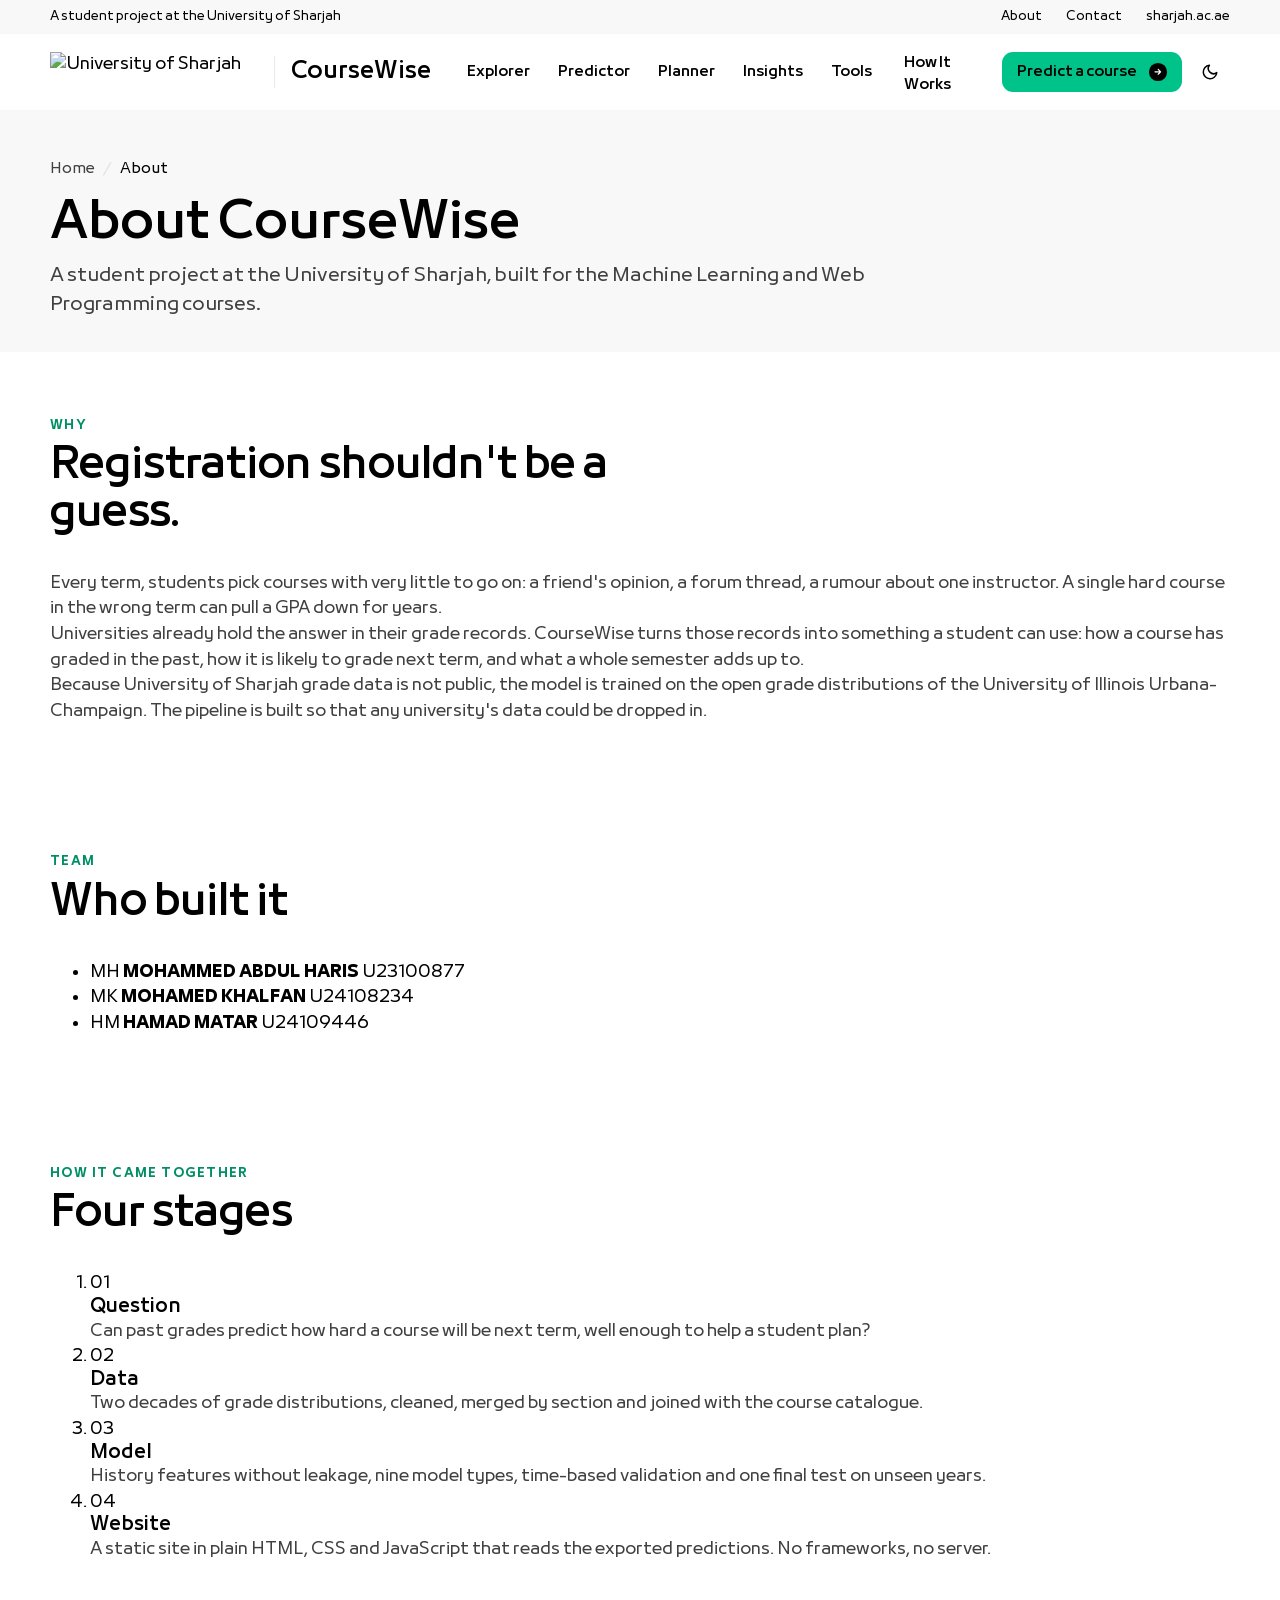
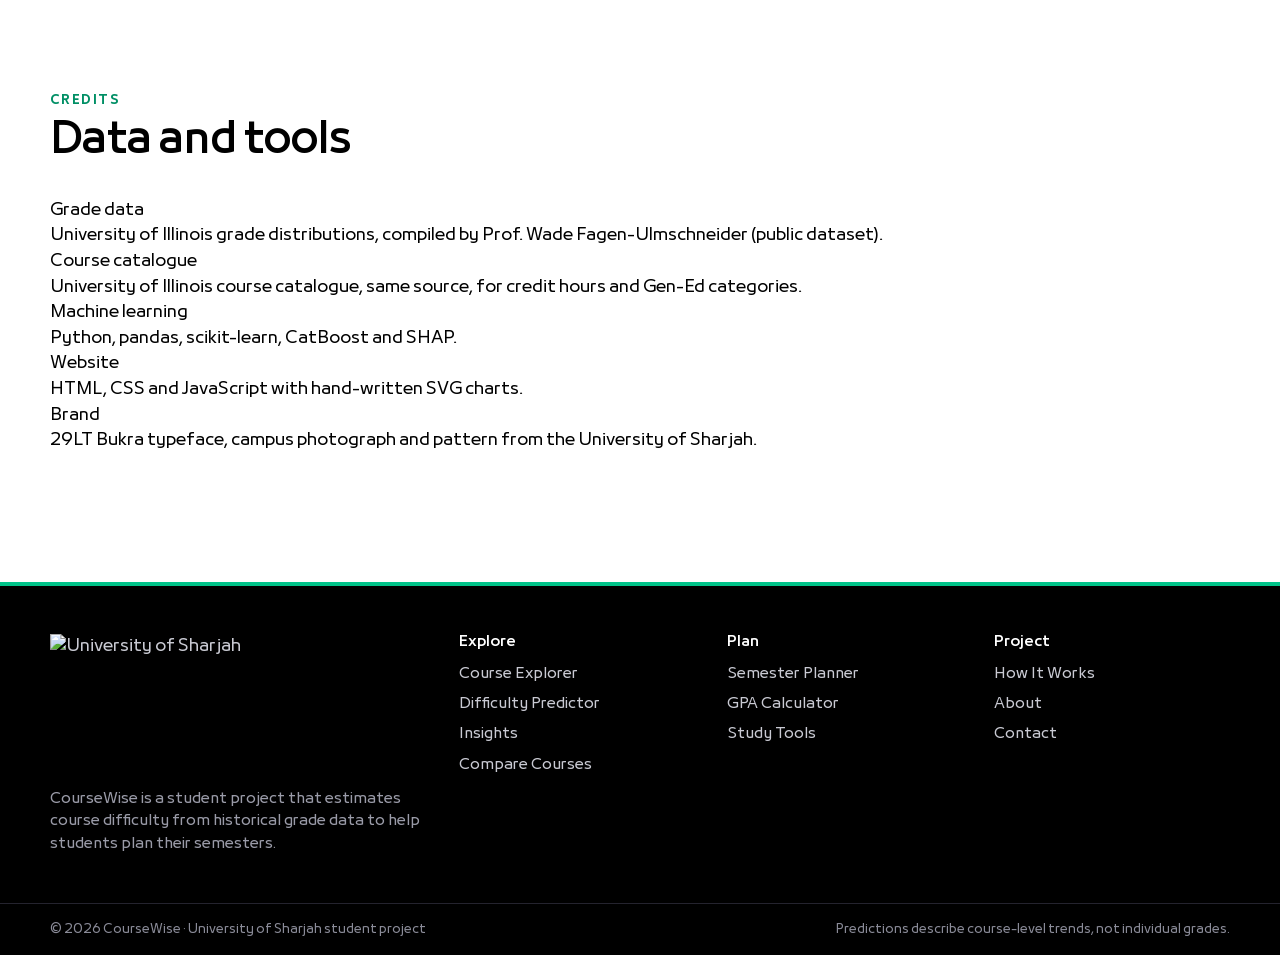
==== frontend/pages/about.html @ 2981362d "HTML files" ====
<!DOCTYPE html>
<html lang="en">
<head>
  <meta charset="UTF-8">
  <meta name="viewport" content="width=device-width, initial-scale=1.0">
  <title>About · CourseWise</title>
  <meta name="description" content="The story, team and data behind CourseWise.">
  <script src="../js/theme-init.js"></script>
  <link rel="stylesheet" href="../css/base.css">
  <link rel="stylesheet" href="../css/components.css">
  <link rel="stylesheet" href="../css/pages.css">
  <script type="module" src="../js/main.js"></script>
</head>
<body>
  <a class="skip-link" href="#main">Skip to content</a>
  <header id="site-header"></header>

  <main id="main">
    <section class="page-head">
      <div class="container">
        <nav class="breadcrumbs" aria-label="Breadcrumb"><ol><li><a href="../index.html">Home</a></li><li aria-current="page">About</li></ol></nav>
        <h1>About CourseWise</h1>
        <p class="lead">A student project at the University of Sharjah, built for the Machine Learning and Web Programming courses.</p>
      </div>
    </section>

    <section class="section">
      <div class="container about-story">
        <div class="section-head">
          <span class="eyebrow">Why</span>
          <h2>Registration shouldn't be a guess.</h2>
        </div>
        <div class="prose">
          <p>Every term, students pick courses with very little to go on: a friend's opinion, a forum thread, a rumour about one instructor. A single hard course in the wrong term can pull a GPA down for years.</p>
          <p>Universities already hold the answer in their grade records. CourseWise turns those records into something a student can use: how a course has graded in the past, how it is likely to grade next term, and what a whole semester adds up to.</p>
          <p>Because University of Sharjah grade data is not public, the model is trained on the open grade distributions of the University of Illinois Urbana-Champaign. The pipeline is built so that any university's data could be dropped in.</p>
        </div>
      </div>
    </section>

    <section class="section">
      <div class="container">
        <div class="section-head">
          <span class="eyebrow">Team</span>
          <h2>Who built it</h2>
        </div>
        <ul class="team" role="list">
          <!-- Edit names and roles here. -->
          <li class="member">
            <span class="avatar" aria-hidden="true">MH</span>
            <strong>MOHAMMED ABDUL HARIS</strong>
            <span class="subtle">U23100877</span>
          </li>
          <li class="member">
            <span class="avatar" aria-hidden="true">MK</span>
            <strong>MOHAMED KHALFAN</strong>
            <span class="subtle">U24108234</span>
          </li>
          <li class="member">
            <span class="avatar" aria-hidden="true">HM</span>
            <strong>HAMAD MATAR</strong>
            <span class="subtle">U24109446</span>
          </li>
        </ul>
      </div>
    </section>

    <section class="section">
      <div class="container about-split">
        <div class="section-head">
          <span class="eyebrow">How it came together</span>
          <h2>Four stages</h2>
        </div>
        <ol class="vtimeline" role="list">
          <li><span class="vt-step">01</span><div><h3>Question</h3><p>Can past grades predict how hard a course will be next term, well enough to help a student plan?</p></div></li>
          <li><span class="vt-step">02</span><div><h3>Data</h3><p>Two decades of grade distributions, cleaned, merged by section and joined with the course catalogue.</p></div></li>
          <li><span class="vt-step">03</span><div><h3>Model</h3><p>History features without leakage, nine model types, time-based validation and one final test on unseen years.</p></div></li>
          <li><span class="vt-step">04</span><div><h3>Website</h3><p>A static site in plain HTML, CSS and JavaScript that reads the exported predictions. No frameworks, no server.</p></div></li>
        </ol>
      </div>
    </section>

    <section class="section">
      <div class="container about-split">
        <div class="section-head">
          <span class="eyebrow">Credits</span>
          <h2>Data and tools</h2>
        </div>
        <dl class="credits">
          <div><dt>Grade data</dt><dd>University of Illinois grade distributions, compiled by Prof. Wade Fagen-Ulmschneider (public dataset).</dd></div>
          <div><dt>Course catalogue</dt><dd>University of Illinois course catalogue, same source, for credit hours and Gen-Ed categories.</dd></div>
          <div><dt>Machine learning</dt><dd>Python, pandas, scikit-learn, CatBoost and SHAP.</dd></div>
          <div><dt>Website</dt><dd>HTML, CSS and JavaScript with hand-written SVG charts.</dd></div>
          <div><dt>Brand</dt><dd>29LT Bukra typeface, campus photograph and pattern from the University of Sharjah.</dd></div>
        </dl>
      </div>
    </section>
  </main>

  <footer id="site-footer"></footer>
</body>
</html>
---- frontend/css/base.css ----
/* ==========================================================================
   CourseWise — base: fonts, tokens, reset, typography, layout
   ========================================================================== */

@font-face { font-family: "Bukra"; src: url("../assets/fonts/29LT%20Bukra%20Lt.ttf") format("truetype"); font-weight: 300; font-display: swap; }
@font-face { font-family: "Bukra"; src: url("../assets/fonts/29LT%20Bukra%20Rg.ttf") format("truetype"); font-weight: 400; font-display: swap; }
@font-face { font-family: "Bukra"; src: url("../assets/fonts/29LT%20Bukra%20Md.ttf") format("truetype"); font-weight: 500; font-display: swap; }
@font-face { font-family: "Bukra"; src: url("../assets/fonts/29LT%20Bukra%20SmBd.ttf") format("truetype"); font-weight: 600; font-display: swap; }
@font-face { font-family: "Bukra"; src: url("../assets/fonts/29LT%20Bukra.ttf") format("truetype"); font-weight: 700; font-display: swap; }

:root {
  /* Brand — primary */
  --brand: #00C389;          /* Pantone 3395 C: fills, accents, graphics */
  --brand-strong: #008F65;   /* AA-contrast variant: buttons, links, text */
  --brand-soft: #DDF3ED;     /* UoS light green */

  /* Brand — secondary (charts, sparse accents) */
  --orange: #FF6A39;
  --red: #E6364C;
  --navy: #403A60;
  --blue: #0857C3;
  --purple: #963CBD;
  --yellow: #FFBF3F;

  /* Semantic */
  --easy: var(--brand-strong);
  --easy-bg: #E6F9F2;
  --medium: #9A6B00;
  --medium-bg: #FFF4DB;
  --hard: #C4223A;
  --hard-bg: #FDE8EB;

  /* Surfaces & text */
  --bg: #FFFFFF;
  --surface: #FFFFFF;
  --surface-2: #F8F8F8;      /* UoS bgcol */
  --border: rgba(143, 143, 143, 0.2);
  --text: #000000;
  --text-muted: #404040;
  --on-brand: #FFFFFF;

  /* Type */
  --font: "Bukra", system-ui, -apple-system, "Segoe UI", Roboto, sans-serif;
  --fs-xs: 0.75rem;
  --fs-sm: 0.875rem;
  --fs-base: 1rem;
  --fs-lg: 1.125rem;
  --fs-xl: 1.375rem;
  --fs-2xl: 1.75rem;
  --fs-3xl: clamp(2.25rem, 1.5rem + 3vw, 4rem);

  /* Spacing (8px scale) */
  --s1: 0.25rem; --s2: 0.5rem; --s3: 0.75rem; --s4: 1rem;
  --s5: 1.5rem; --s6: 2rem; --s7: 3rem; --s8: 4rem; --s9: 6rem;

  --radius-sm: 6px;
  --radius: 11px;            /* UoS anchors */
  --radius-lg: 20px;         /* UoS cards */
  --shadow-sm: 0 1px 2px rgba(11, 11, 15, 0.06);
  --shadow: 0 4px 16px rgba(11, 11, 15, 0.06), 0 1px 3px rgba(11, 11, 15, 0.05);
  --shadow-lg: 0 16px 40px rgba(11, 11, 15, 0.12);

  --container: 1440px;
  --gutter: 3.91%;           /* UoS container-s */
  --header-h: 76px;
  --ease: cubic-bezier(0.2, 0.7, 0.2, 1);

  color-scheme: light;
}

[data-theme="dark"] {
  --brand-strong: #2DD4A0;
  --brand-soft: rgba(0, 195, 137, 0.12);
  --easy: #2DD4A0;
  --easy-bg: rgba(0, 195, 137, 0.14);
  --medium: #FFC95C;
  --medium-bg: rgba(255, 191, 63, 0.14);
  --hard: #FF6B7E;
  --hard-bg: rgba(230, 54, 76, 0.16);

  --bg: #0E0D16;
  --surface: #17161F;
  --surface-2: #201E2B;
  --border: #2D2A3B;
  --text: #F2F2F5;
  --text-muted: #A3A3B2;
  --on-brand: #04130D;

  --shadow-sm: 0 1px 2px rgba(0, 0, 0, 0.4);
  --shadow: 0 4px 16px rgba(0, 0, 0, 0.35);
  --shadow-lg: 0 16px 40px rgba(0, 0, 0, 0.5);

  color-scheme: dark;
}

/* Reset ------------------------------------------------------------------ */
*, *::before, *::after { box-sizing: border-box; }
* { margin: 0; }
html { scroll-behavior: smooth; -webkit-text-size-adjust: 100%; }
body {
  font-family: var(--font);
  font-size: var(--fs-base);
  line-height: 1.6;
  color: var(--text);
  background: var(--bg);
  -webkit-font-smoothing: antialiased;
  min-height: 100vh;
  display: flex;
  flex-direction: column;
}
main { flex: 1; }
img, svg { display: block; max-width: 100%; }
button, input, select, textarea { font: inherit; color: inherit; }
button { cursor: pointer; }
a { color: var(--brand-strong); text-decoration: none; }
a:hover { text-decoration: underline; }
table { border-collapse: collapse; width: 100%; }

:focus-visible { outline: 2px solid var(--brand); outline-offset: 2px; border-radius: 4px; }

@media (prefers-reduced-motion: reduce) {
  *, *::before, *::after { animation-duration: 0.01ms !important; transition-duration: 0.01ms !important; }
  html { scroll-behavior: auto; }
}

/* Typography ------------------------------------------------------------- */
h1, h2, h3, h4 { line-height: 1.2; font-weight: 500; }
h1 { font-size: var(--fs-3xl); }
h2 { font-size: clamp(1.75rem, 1.3rem + 1.6vw, 2.5rem); }
h3 { font-size: var(--fs-lg); }
p { color: var(--text-muted); }
.eyebrow {
  font-size: var(--fs-xs);
  font-weight: 600;
  letter-spacing: 0.12em;
  text-transform: uppercase;
  color: var(--brand-strong);
}
.lead { font-size: var(--fs-lg); max-width: 60ch; }
.muted { color: var(--text-muted); }
.num { font-variant-numeric: tabular-nums; }

/* Layout ----------------------------------------------------------------- */
.container { width: 100%; max-width: var(--container); margin-inline: auto; padding-inline: max(var(--s4), var(--gutter)); }
.section { padding-block: var(--s8); }
.section-head { display: grid; gap: var(--s2); margin-bottom: var(--s6); max-width: 680px; }
.section-head.center { margin-inline: auto; text-align: center; justify-items: center; }
.grid { display: grid; gap: var(--s5); }
.grid-2 { grid-template-columns: repeat(2, 1fr); }
.grid-3 { grid-template-columns: repeat(3, 1fr); }
.grid-4 { grid-template-columns: repeat(4, 1fr); }

@media (max-width: 1024px) {
  .grid-4 { grid-template-columns: repeat(2, 1fr); }
  .grid-3 { grid-template-columns: repeat(2, 1fr); }
}
@media (max-width: 640px) {
  .section { padding-block: var(--s7); }
  .grid-2, .grid-3, .grid-4 { grid-template-columns: 1fr; }
}

.visually-hidden {
  position: absolute !important; width: 1px; height: 1px; overflow: hidden;
  clip: rect(0 0 0 0); white-space: nowrap;
}
.skip-link {
  position: absolute; left: var(--s4); top: -100px; z-index: 1000;
  background: var(--brand-strong); color: #fff; padding: var(--s2) var(--s4); border-radius: var(--radius-sm);
}
.skip-link:focus { top: var(--s4); }

/* Reveal on scroll */
.reveal { opacity: 0; transform: translateY(16px); transition: opacity 0.6s var(--ease), transform 0.6s var(--ease); }
.reveal.is-visible { opacity: 1; transform: none; }

.section-alt { background: var(--surface); border-block: 1px solid var(--border); }
.section-flush { padding-top: 0; }

/* UoS section heading: green title */
.sec-title { color: var(--brand-strong); }
[data-theme="dark"] .sec-title { color: var(--brand); }
.section-head p { font-size: var(--fs-lg); }
---- frontend/css/components.css ----
/* ==========================================================================
   CourseWise — shared components
   ========================================================================== */

/* Buttons (UoS "primaryAnchor": green fill, black label, black circle arrow) */
.btn {
  display: inline-flex; align-items: center; justify-content: center; gap: 0.875em;
  padding: 1em 1.1875em; border-radius: var(--radius); border: 1px solid transparent;
  font-weight: 500; font-size: var(--fs-base); line-height: 1; white-space: nowrap;
  transition: background 0.2s, border-color 0.2s, color 0.2s;
}
.btn:hover { text-decoration: none; }
.btn-arrow {
  width: 1.25em; height: 1.25em; border-radius: 50%; flex-shrink: 0;
  display: grid; place-items: center; background: #000; color: #fff;
  transition: transform 0.25s ease-in-out;
}
.btn-arrow svg { width: 55%; height: 55%; }
.btn:hover .btn-arrow { transform: scale(1.25); }
.btn-primary { background: var(--brand); color: #000; }
.btn-dark { background: #000; color: #fff; }
.btn-dark .btn-arrow { background: var(--brand); color: #000; }
.btn-secondary { background: transparent; color: var(--text); border-color: currentColor; }
.btn-secondary .btn-arrow { background: var(--text); color: var(--bg); }
.btn-ghost { background: transparent; color: var(--text); padding: 0.6em; }
.btn-ghost:hover { background: var(--surface-2); }
.btn-sm { padding: 0.75em 1em; font-size: var(--fs-sm); }
.btn-icon { width: 40px; height: 40px; padding: 0; }
.btn-icon svg { width: 18px; height: 18px; }

/* Text link with arrow (UoS "anchorArrow") */
.link-arrow { display: inline-flex; align-items: center; gap: 0.6em; color: var(--text); font-weight: 500; }
.link-arrow .btn-arrow { width: 1.5em; height: 1.5em; background: var(--brand); color: #000; }
.link-arrow:hover { text-decoration: none; }
.link-arrow:hover .btn-arrow { transform: scale(1.15); }

/* Cards (UoS genralcard) */
.card {
  background: var(--surface);
  border: 1px solid var(--border);
  border-radius: var(--radius-lg);
  padding: 1.5em;
}
.card-link { display: block; color: inherit; transition: border-color 0.2s, background 0.2s; }
.card-link:hover { text-decoration: none; border-color: var(--brand); }

/* Badges */
.badge {
  display: inline-flex; align-items: center; gap: 6px;
  padding: 3px 10px; border-radius: 999px;
  font-size: var(--fs-xs); font-weight: 500; line-height: 20px;
}
.badge::before { content: ""; width: 6px; height: 6px; border-radius: 50%; background: currentColor; }
.badge-easy { color: var(--easy); background: var(--easy-bg); }
.badge-medium { color: var(--medium); background: var(--medium-bg); }
.badge-hard { color: var(--hard); background: var(--hard-bg); }
.tag { display: inline-block; padding: 2px 8px; border-radius: var(--radius-sm); background: var(--surface-2); font-size: var(--fs-xs); color: var(--text-muted); }

/* Header ----------------------------------------------------------------- */
.site-header { position: sticky; top: 0; z-index: 100; background: var(--surface); transition: box-shadow 0.2s; }
.site-header.is-scrolled { box-shadow: 0 1px 0 var(--border), 0 6px 20px rgba(0, 0, 0, 0.04); }

.topbar { background: var(--surface-2); font-size: var(--fs-xs); }
.topbar .container { display: flex; justify-content: space-between; align-items: center; height: 34px; gap: var(--s4); }
.topbar a { color: var(--text); }
.topbar ul { display: flex; gap: var(--s5); list-style: none; padding: 0; }
.site-header.is-scrolled .topbar { display: none; }

.nav { display: flex; align-items: center; gap: var(--s5); height: var(--header-h); }
.brand { display: flex; align-items: center; gap: var(--s4); color: var(--text); flex-shrink: 0; }
.brand:hover { text-decoration: none; }
.brand-logo { height: 40px; width: auto; }
.brand-logo-dark { display: none; }
[data-theme="dark"] .brand-logo-light { display: none; }
[data-theme="dark"] .brand-logo-dark { display: block; }
.brand-divider { width: 1px; height: 32px; background: var(--border); }
.brand-name { font-weight: 500; font-size: var(--fs-xl); }

.nav-links { display: flex; align-items: center; gap: var(--s1); list-style: none; padding: 0; margin-left: auto; }
.nav-links a, .nav-drop > button {
  position: relative; display: inline-flex; align-items: center; gap: 4px;
  height: 40px; padding-inline: var(--s3);
  color: var(--text); font-size: var(--fs-sm); font-weight: 500; background: none; border: 0;
}
.nav-links > li > a::after {
  content: ""; position: absolute; left: var(--s3); right: var(--s3); bottom: 2px; height: 3px;
  background: var(--brand); border-radius: 3px; transform: scaleX(0); transition: transform 0.25s ease-in-out;
}
.nav-links > li > a:hover { text-decoration: none; }
.nav-links > li > a:hover::after, .nav-links > li > a[aria-current="page"]::after { transform: scaleX(1); }
.nav-drop { position: relative; }
.nav-drop > button svg { width: 14px; height: 14px; transition: transform 0.2s; }
.nav-drop[data-open="true"] > button svg { transform: rotate(180deg); }
.nav-menu {
  position: absolute; top: calc(100% + 8px); right: 0; min-width: 260px;
  list-style: none; padding: var(--s2);
  background: var(--surface); border: 1px solid var(--border); border-radius: var(--radius);
  box-shadow: 0 16px 40px rgba(0, 0, 0, 0.08);
  opacity: 0; visibility: hidden; transform: translateY(-4px);
  transition: opacity 0.15s, transform 0.15s, visibility 0.15s;
}
.nav-drop[data-open="true"] .nav-menu { opacity: 1; visibility: visible; transform: none; }
.nav-menu a { display: flex; flex-direction: column; align-items: flex-start; height: auto; padding: var(--s3); width: 100%; border-radius: var(--radius-sm); }
.nav-menu a:hover { background: var(--surface-2); text-decoration: none; }
.nav-menu a[aria-current="page"] { color: var(--brand-strong); }
.nav-menu a small { color: var(--text-muted); font-weight: 400; font-size: var(--fs-xs); }

.nav-actions { display: flex; align-items: center; gap: var(--s2); }
.theme-toggle .icon-sun { display: none; }
[data-theme="dark"] .theme-toggle .icon-sun { display: block; }
[data-theme="dark"] .theme-toggle .icon-moon { display: none; }
.menu-toggle { display: none; }

@media (max-width: 1100px) {
  .menu-toggle { display: inline-flex; }
  .nav-cta { display: none; }
  .nav-links {
    position: fixed; inset: var(--header-h) 0 0 auto; width: min(340px, 100%);
    flex-direction: column; align-items: stretch; gap: 0;
    padding: var(--s4); margin: 0; overflow-y: auto;
    background: var(--surface); border-left: 1px solid var(--border);
    transform: translateX(100%); transition: transform 0.25s var(--ease);
  }
  .nav-open .nav-links { transform: none; }
  .nav-links a, .nav-drop > button { width: 100%; height: 48px; justify-content: space-between; border-bottom: 1px solid var(--border); }
  .nav-links > li > a::after { display: none; }
  .nav-menu { position: static; box-shadow: none; border: 0; padding: 0 0 0 var(--s3); display: none; opacity: 1; visibility: visible; transform: none; }
  .nav-drop[data-open="true"] .nav-menu { display: block; }
  .nav-actions { margin-left: auto; }
  .topbar { display: none; }
}
@media (max-width: 640px) {
  .brand-logo { height: 30px; }
  .brand-name { font-size: var(--fs-lg); }
}

/* Breadcrumbs ------------------------------------------------------------ */
.breadcrumbs ol { display: flex; flex-wrap: wrap; gap: var(--s2); list-style: none; padding: 0; font-size: var(--fs-sm); color: var(--text-muted); }
.breadcrumbs li + li::before { content: "/"; margin-right: var(--s2); color: var(--border); }
.breadcrumbs a { color: var(--text-muted); }
.breadcrumbs [aria-current] { color: var(--text); }

/* Page header (inner pages) */
.page-head { padding-block: var(--s7) var(--s6); background: var(--surface-2); }
.page-head h1 { font-size: clamp(2rem, 1.4rem + 2vw, 3rem); margin-top: var(--s4); }
.page-head p { margin-top: var(--s2); }

/* Footer ----------------------------------------------------------------- */
.site-footer { background: #000; color: #C9CAD3; margin-top: var(--s8); }
.site-footer a { color: #C9CAD3; }
.site-footer a:hover { color: #fff; }
.footer-top { display: grid; grid-template-columns: 1.6fr repeat(3, 1fr); gap: var(--s6); padding-block: var(--s7); }
.footer-logo { width: 220px; margin-bottom: var(--s4); }
.footer-about p { color: #9A9BA8; font-size: var(--fs-sm); max-width: 38ch; }
.footer-col h4 { color: #fff; font-size: var(--fs-sm); margin-bottom: var(--s3); }
.footer-col ul { list-style: none; padding: 0; display: grid; gap: var(--s2); font-size: var(--fs-sm); }
.footer-bottom {
  display: flex; flex-wrap: wrap; justify-content: space-between; gap: var(--s3);
  padding-block: var(--s4); border-top: 1px solid #24232E; font-size: var(--fs-xs); color: #8A8B98;
}
.footer-stripe { height: 4px; background: var(--brand); }
@media (max-width: 1024px) { .footer-top { grid-template-columns: 1fr 1fr; } .footer-about { grid-column: 1 / -1; } }
@media (max-width: 640px) { .footer-top { grid-template-columns: 1fr; } }

/* Tables ----------------------------------------------------------------- */
.table-wrap { overflow-x: auto; border: 1px solid var(--border); border-radius: var(--radius); background: var(--surface); }
.table th, .table td { padding: var(--s3) var(--s4); text-align: left; border-bottom: 1px solid var(--border); font-size: var(--fs-sm); white-space: nowrap; }
.table th { font-weight: 600; color: var(--text-muted); font-size: var(--fs-xs); text-transform: uppercase; letter-spacing: 0.06em; background: var(--surface-2); }
.table tbody tr:last-child td { border-bottom: 0; }
.table tbody tr:hover { background: var(--surface-2); }
.table .code { font-weight: 600; }

/* Accordion -------------------------------------------------------------- */
.accordion { display: grid; gap: var(--s3); }
.acc-item { border: 1px solid var(--border); border-radius: var(--radius); background: var(--surface); }
.acc-trigger {
  display: flex; justify-content: space-between; align-items: center; gap: var(--s4);
  width: 100%; padding: var(--s4) var(--s5); background: none; border: 0; text-align: left;
  font-weight: 500;
}
.acc-trigger svg { width: 18px; height: 18px; flex-shrink: 0; transition: transform 0.2s; color: var(--text-muted); }
.acc-trigger[aria-expanded="true"] svg { transform: rotate(45deg); color: var(--brand-strong); }
.acc-panel { display: grid; grid-template-rows: 0fr; transition: grid-template-rows 0.25s var(--ease); }
.acc-panel > div { overflow: hidden; }
.acc-panel p { padding: 0 var(--s5) var(--s4); }
.acc-trigger[aria-expanded="true"] + .acc-panel { grid-template-rows: 1fr; }

/* Toast ------------------------------------------------------------------ */
.toast-region { position: fixed; bottom: var(--s5); left: 50%; transform: translateX(-50%); z-index: 300; display: grid; gap: var(--s2); width: min(92vw, 380px); }
.toast {
  display: flex; align-items: center; gap: var(--s3);
  padding: var(--s3) var(--s4); border-radius: var(--radius);
  background: #0B0B0F; color: #fff; box-shadow: var(--shadow-lg); font-size: var(--fs-sm);
  animation: toast-in 0.25s var(--ease);
}
[data-theme="dark"] .toast { background: var(--surface-2); border: 1px solid var(--border); }
.toast::before { content: ""; width: 8px; height: 8px; border-radius: 50%; background: var(--brand); flex-shrink: 0; }
.toast.is-error::before { background: var(--red); }
.toast.is-leaving { opacity: 0; transform: translateY(8px); transition: 0.2s; }
@keyframes toast-in { from { opacity: 0; transform: translateY(8px); } }

/* Modal ------------------------------------------------------------------ */
.modal { border: 0; padding: 0; border-radius: var(--radius-lg); background: var(--surface); color: var(--text); width: min(92vw, 520px); box-shadow: var(--shadow-lg); }
.modal::backdrop { background: rgba(11, 11, 15, 0.5); backdrop-filter: blur(2px); }
.modal-head { display: flex; justify-content: space-between; align-items: center; padding: var(--s4) var(--s5); border-bottom: 1px solid var(--border); }
.modal-body { padding: var(--s5); }
.modal-foot { display: flex; justify-content: flex-end; gap: var(--s2); padding: var(--s4) var(--s5); border-top: 1px solid var(--border); }

/* Back to top ------------------------------------------------------------ */
.to-top {
  position: fixed; right: var(--s5); bottom: var(--s5); z-index: 90;
  width: 44px; height: 44px; border-radius: 50%; display: grid; place-items: center;
  background: var(--surface); color: var(--text); border: 1px solid var(--border); box-shadow: var(--shadow);
  opacity: 0; visibility: hidden; transform: translateY(8px); transition: 0.2s;
}
.to-top.is-visible { opacity: 1; visibility: visible; transform: none; }
.to-top svg { width: 18px; height: 18px; }

/* Loading ---------------------------------------------------------------- */
.spinner { width: 24px; height: 24px; border: 3px solid var(--border); border-top-color: var(--brand); border-radius: 50%; animation: spin 0.8s linear infinite; }
@keyframes spin { to { transform: rotate(360deg); } }
.skeleton { background: linear-gradient(90deg, var(--surface-2) 25%, var(--border) 50%, var(--surface-2) 75%); background-size: 200% 100%; animation: shimmer 1.2s infinite; border-radius: var(--radius-sm); }
@keyframes shimmer { to { background-position: -200% 0; } }

/* Empty / error states */
.state { text-align: center; padding: var(--s7) var(--s4); color: var(--text-muted); }

.skeleton-line { height: 16px; }
.course-sub { font-size: var(--fs-xs); color: var(--text-muted); }
---- frontend/css/pages.css ----
/* ==========================================================================
   CourseWise — page-specific styles
   ========================================================================== */

/* Home: banner (after UoS HomeBanner) ------------------------------------ */
.banner {
  position: relative; overflow: hidden;
  background: #000; color: #fff;
  min-height: min(78vh, 720px);
  display: flex; align-items: flex-end;
}
.banner-diamond {
  position: absolute; pointer-events: none;
  width: min(1100px, 130vw); right: -8%; top: 50%; transform: translateY(-50%);
  opacity: 0.55;
}
.banner-inner {
  position: relative; z-index: 1;
  display: flex; justify-content: space-between; align-items: flex-end; gap: var(--s7);
  padding-block: var(--s9) var(--s8);
}
.banner-content { max-width: 760px; }
.banner h1 { color: #fff; font-weight: 500; }
.banner p { color: rgba(255, 255, 255, 0.82); font-size: var(--fs-lg); margin-top: var(--s4); max-width: 52ch; }
.banner-cta { display: flex; flex-wrap: wrap; gap: var(--s3); margin-top: var(--s6); }
.btn-outline-light { color: #fff; border-color: rgba(255, 255, 255, 0.6); }
.btn-outline-light:hover { border-color: #fff; background: rgba(255, 255, 255, 0.08); }
.banner-line { position: absolute; left: 0; right: 0; bottom: 0; height: 6px; background: var(--brand); }

/* Small card bottom-right (after UoS news card on banner) */
.banner-card {
  flex-shrink: 0; width: 320px;
  background: #fff; color: #000; border-radius: var(--radius-lg); padding: 1.25em;
  display: grid; gap: var(--s3);
}
.banner-card:hover { text-decoration: none; }
.banner-card-label { font-size: var(--fs-xs); color: #404040; }
.banner-card-row { display: flex; justify-content: space-between; align-items: flex-start; gap: var(--s3); }
.banner-card-row strong { display: block; font-size: var(--fs-xl); font-weight: 500; }
.banner-card-row span:not(.badge) { font-size: var(--fs-sm); color: #404040; }
.banner-card-stats { display: grid; grid-template-columns: 1fr 1fr; gap: var(--s2); }
.banner-card-stats div { background: #F8F8F8; border-radius: var(--radius); padding: var(--s3); }
.banner-card-stats dt { font-size: var(--fs-xs); color: #404040; }
.banner-card-stats dd { margin: 0; font-size: var(--fs-xl); font-weight: 500; }
.banner-card .badge-hard { color: #C4223A; background: #FDE8EB; }

/* What are you looking for? (after UoS SearchWithTabs) ------------------- */
.lookup { display: grid; grid-template-columns: 1fr 1.2fr; gap: var(--s6); align-items: center; margin-bottom: var(--s6); }
.lookup-search { display: flex; gap: var(--s2); }
.lookup-search input {
  flex: 1; min-width: 0; height: 56px; padding-inline: var(--s5);
  border: 1px solid var(--border); border-radius: var(--radius); background: var(--surface-2);
}
.lookup-search input:focus { outline: 2px solid var(--brand); outline-offset: 0; background: var(--surface); }
.lookup-card {
  display: grid; align-content: start; gap: var(--s3);
  padding: 1.75em 1.5em; border-radius: var(--radius-lg);
  background: var(--surface-2); color: var(--text);
  border: 1px solid transparent; transition: background 0.2s, border-color 0.2s;
}
.lookup-card:hover { text-decoration: none; background: var(--brand-soft); border-color: var(--brand); }
.lookup-card svg { width: 40px; height: 40px; color: var(--brand-strong); margin-bottom: var(--s3); }
.lookup-card h3 { font-size: var(--fs-xl); font-weight: 500; }
.lookup-card p { font-size: var(--fs-sm); }

/* A story through numbers (after UoS FactsAndFigures) -------------------- */
.numbers { background: var(--brand-soft); padding-block: var(--s8); }
.numbers-grid { display: grid; grid-template-columns: repeat(4, 1fr); gap: var(--s5); margin-top: var(--s6); }
.number { border-top: 3px solid var(--brand); padding-top: var(--s4); }
.number strong { display: block; font-size: clamp(2.25rem, 1.6rem + 2.4vw, 3.5rem); font-weight: 500; line-height: 1.1; color: var(--text); }
.number span { color: var(--text-muted); }

/* Section row: heading + link */
.section-row { display: flex; justify-content: space-between; align-items: flex-end; gap: var(--s4); flex-wrap: wrap; margin-bottom: var(--s6); }
.section-row .section-head { margin-bottom: 0; }
.rank-title { font-size: var(--fs-xl); font-weight: 500; margin-bottom: var(--s3); }

/* Label cards (after UoS BottomLableCard) -------------------------------- */
.label-card {
  position: relative; overflow: hidden; display: flex; flex-direction: column; justify-content: flex-end;
  min-height: 340px; border-radius: var(--radius-lg); color: #fff;
}
.label-card:hover { text-decoration: none; }
.label-card > img {
  position: absolute; width: 140%; max-width: none; left: -20%; top: -10%;
  opacity: 0.35; filter: brightness(0) invert(1); transition: transform 0.6s var(--ease);
}
.label-card:hover > img { transform: scale(1.05); }
.label-navy { background: var(--navy); }
.label-blue { background: var(--blue); }
.label-purple { background: var(--purple); }
.label-card-body { position: relative; padding: 1.5em; padding-right: 4.5em; }
.label-card-body::before { content: ""; display: block; width: 48px; height: 4px; background: var(--brand); margin-bottom: var(--s4); border-radius: 2px; }
.label-card h3 { font-size: var(--fs-xl); font-weight: 500; }
.label-card p { color: rgba(255, 255, 255, 0.85); font-size: var(--fs-sm); margin-top: var(--s2); }
.label-card-arrow {
  position: absolute; right: 1.5em; bottom: 1.5em;
  width: 40px; height: 40px; border-radius: 50%; display: grid; place-items: center;
  background: var(--brand); color: #000; transition: transform 0.25s ease-in-out;
}
.label-card-arrow svg { width: 50%; height: 50%; }
.label-card:hover .label-card-arrow { transform: scale(1.12); }

/* FAQ */
.faq { display: grid; grid-template-columns: 1fr 1.6fr; gap: var(--s7); align-items: start; }

/* Responsive */
@media (max-width: 1024px) {
  .banner-inner { flex-direction: column; align-items: flex-start; }
  .lookup { grid-template-columns: 1fr; }
  .numbers-grid { grid-template-columns: 1fr 1fr; }
  .faq { grid-template-columns: 1fr; gap: var(--s5); }
}
@media (max-width: 640px) {
  .banner { min-height: 0; }
  .banner-inner { padding-block: var(--s8) var(--s7); }
  .banner-card { width: 100%; }
  .lookup-search { flex-direction: column; }
  .numbers-grid { grid-template-columns: 1fr 1fr; gap: var(--s4); }
  .label-card { min-height: 260px; }
}
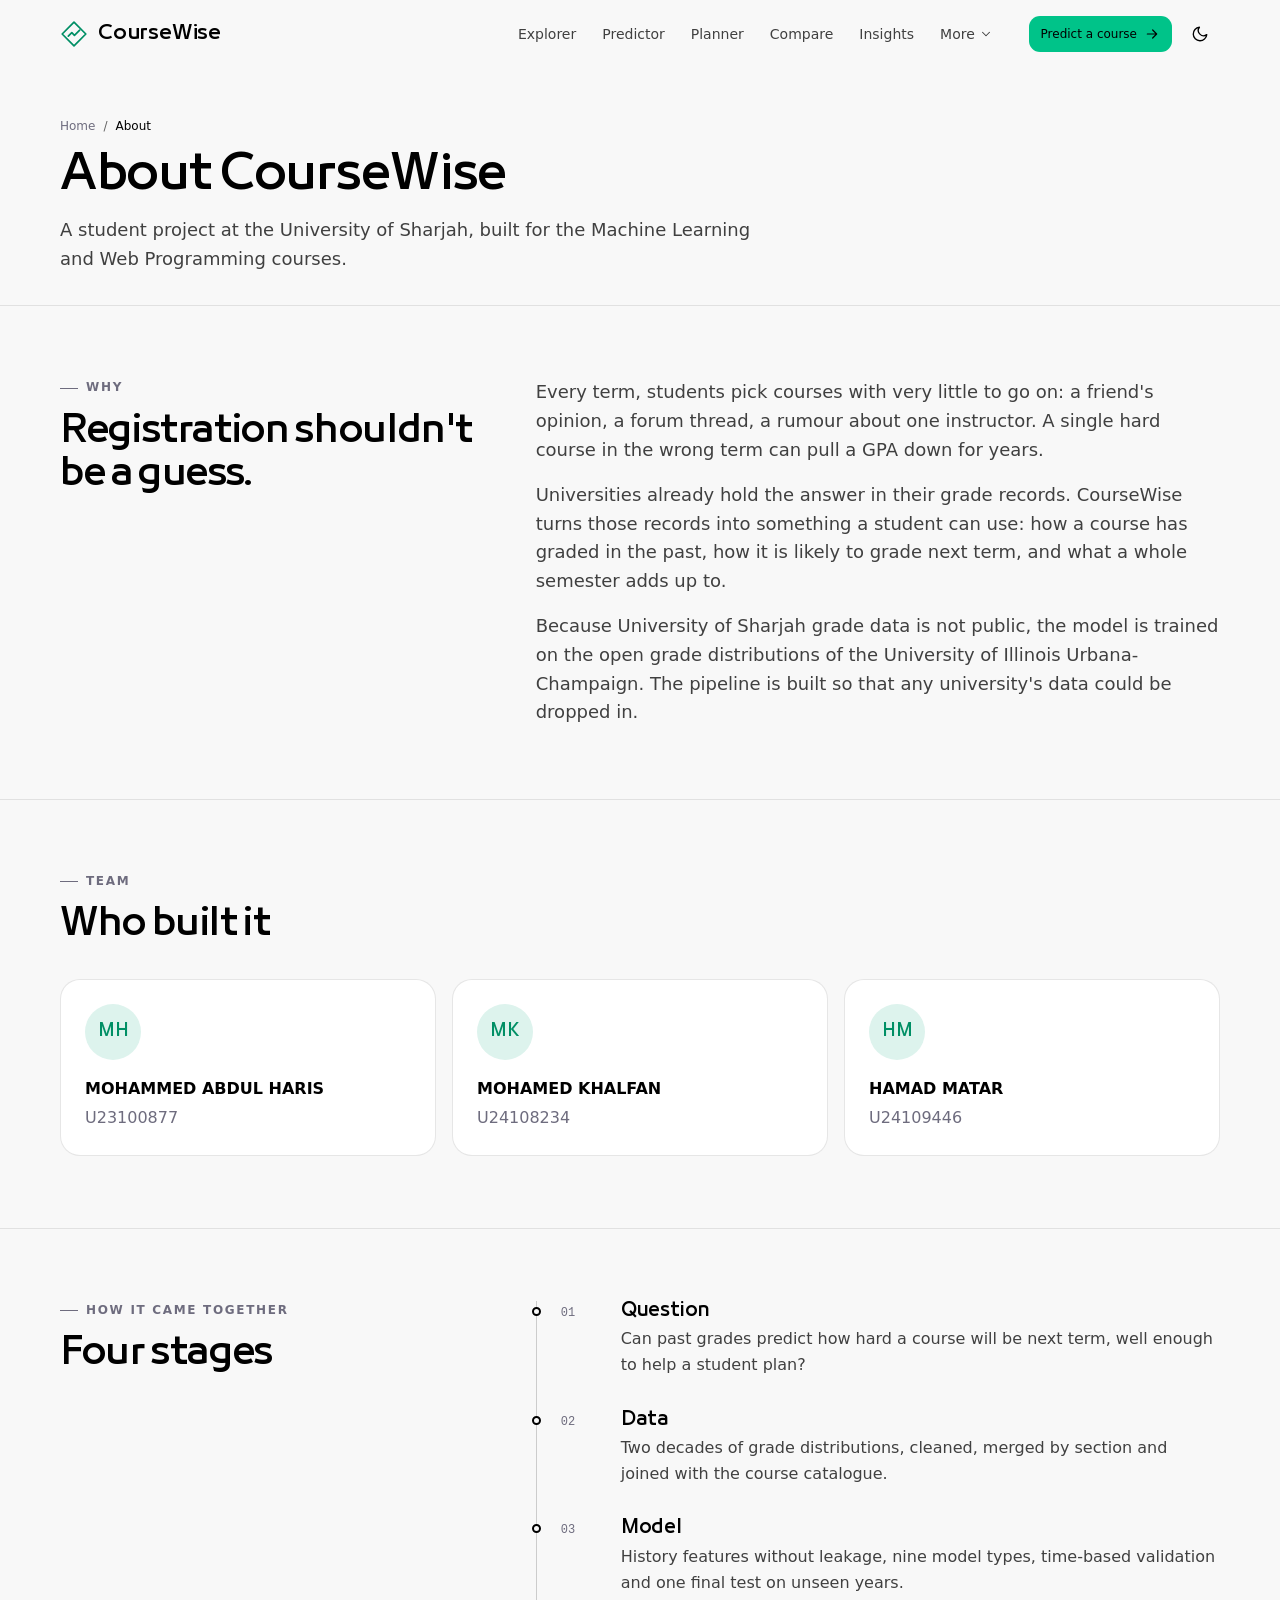
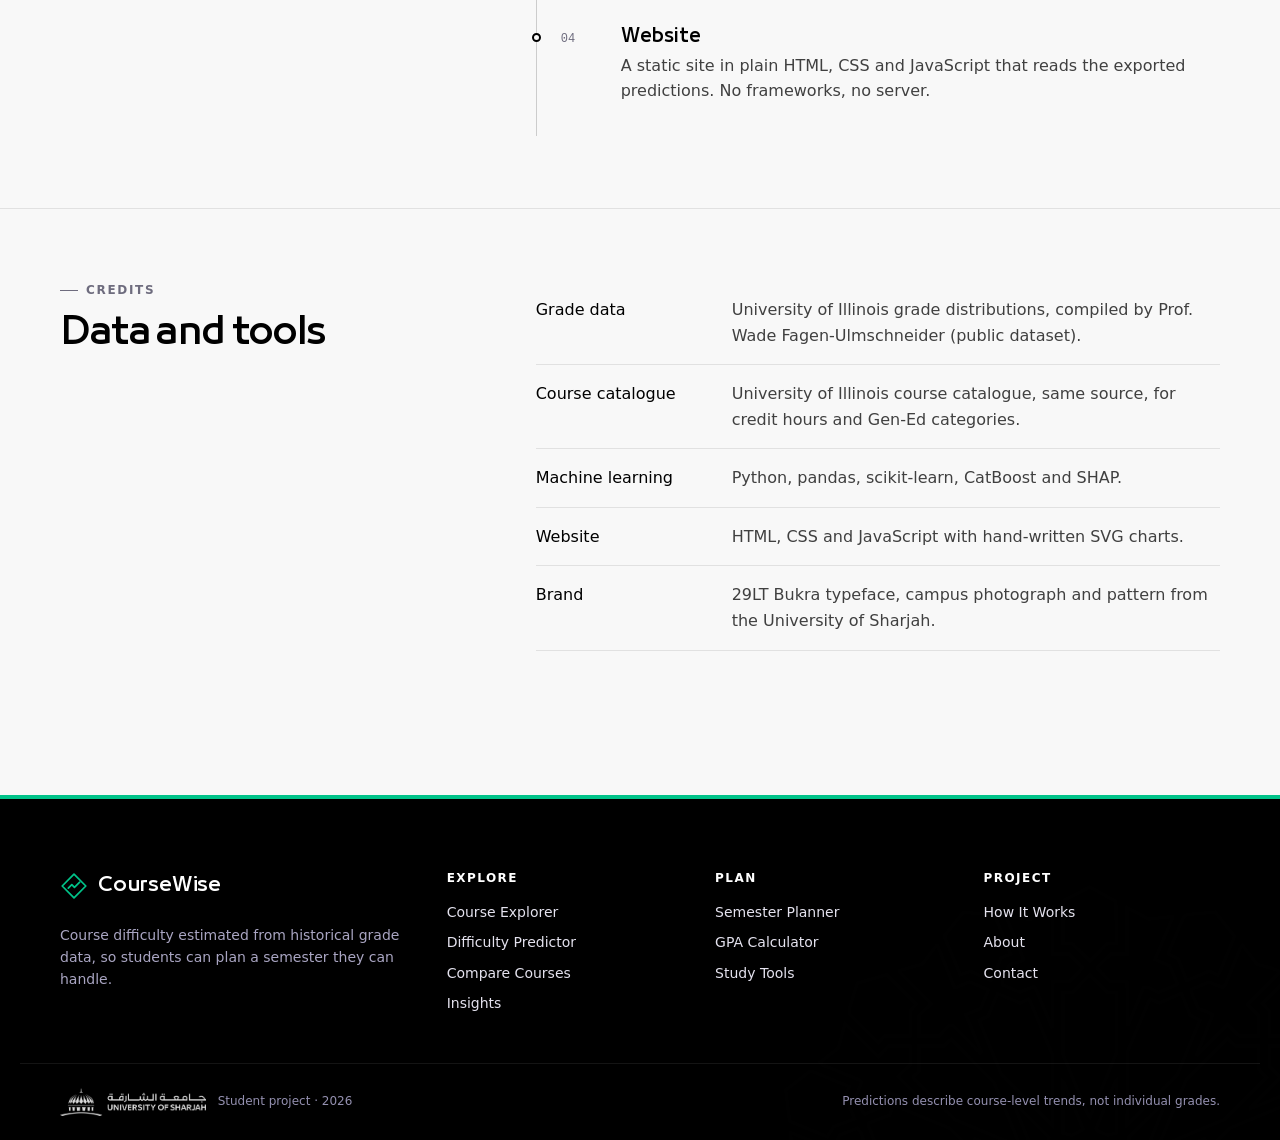
==== commit b3a9beb6: "Frontend: updated HTML, css and js files" ====
--- a/frontend/pages/about.html
+++ b/frontend/pages/about.html
@@ -45,7 +45,7 @@
           <h2>Who built it</h2>
         </div>
         <ul class="team" role="list">
-          <!-- Edit names and roles here. -->
+          <!-- Change the names and roles here. -->
           <li class="member">
             <span class="avatar" aria-hidden="true">MH</span>
             <strong>MOHAMMED ABDUL HARIS</strong>
--- a/frontend/css/base.css
+++ b/frontend/css/base.css
@@ -1,94 +1,102 @@
-/* ==========================================================================
-   CourseWise — base: fonts, tokens, reset, typography, layout
-   ========================================================================== */
 
+/* font face, to load the custom fonts */
 @font-face { font-family: "Bukra"; src: url("../assets/fonts/29LT%20Bukra%20Lt.ttf") format("truetype"); font-weight: 300; font-display: swap; }
 @font-face { font-family: "Bukra"; src: url("../assets/fonts/29LT%20Bukra%20Rg.ttf") format("truetype"); font-weight: 400; font-display: swap; }
 @font-face { font-family: "Bukra"; src: url("../assets/fonts/29LT%20Bukra%20Md.ttf") format("truetype"); font-weight: 500; font-display: swap; }
 @font-face { font-family: "Bukra"; src: url("../assets/fonts/29LT%20Bukra%20SmBd.ttf") format("truetype"); font-weight: 600; font-display: swap; }
-@font-face { font-family: "Bukra"; src: url("../assets/fonts/29LT%20Bukra.ttf") format("truetype"); font-weight: 700; font-display: swap; }
+
 
 :root {
-  /* Brand — primary */
-  --brand: #00C389;          /* Pantone 3395 C: fills, accents, graphics */
-  --brand-strong: #008F65;   /* AA-contrast variant: buttons, links, text */
-  --brand-soft: #DDF3ED;     /* UoS light green */
+  /* uos Brand: primary */
+  --uos-green: #00C389;
+  --uos-green-strong: #008F65;
+  --uos-green-soft: #DDF3ED;
 
-  /* Brand — secondary (charts, sparse accents) */
-  --orange: #FF6A39;
-  --red: #E6364C;
-  --navy: #403A60;
-  --blue: #0857C3;
-  --purple: #963CBD;
-  --yellow: #FFBF3F;
+  /* uos Brand: secondary */
+  --uos-navy: #403A60;
+  --uos-blue: #0857C3;
+  --uos-purple: #963CBD;
+  --uos-orange: #FF6A39;
+  --uos-red: #E6364C;
+  --uos-yellow: #FFBF3F;
 
-  /* Semantic */
-  --easy: var(--brand-strong);
-  --easy-bg: #E6F9F2;
-  --medium: #9A6B00;
-  --medium-bg: #FFF4DB;
-  --hard: #C4223A;
-  --hard-bg: #FDE8EB;
+  /* Surfaces */
+  --paper: #F8F8F8;
+  --surface: #FFFFFF;
+  --surface-2: #EFEFF3;
+  --line: rgba(143, 143, 143, 0.22);
+  --line-strong: rgba(143, 143, 143, 0.42);
 
-  /* Surfaces & text */
-  --bg: #FFFFFF;
-  --surface: #FFFFFF;
-  --surface-2: #F8F8F8;      /* UoS bgcol */
-  --border: rgba(143, 143, 143, 0.2);
-  --text: #000000;
-  --text-muted: #404040;
-  --on-brand: #FFFFFF;
+  /* Text */
+  --ink: #000000;
+  --ink-2: #404040;
+  --ink-3: #6E6C7E;
+
+  /* Roles */
+  --brand: var(--uos-green);
+  --brand-ink: var(--uos-green-strong);
+  --brand-wash: var(--uos-green-soft);
+  /* main UI and chart color: green is the leader */
+  --navy: var(--uos-green-strong);
+  --deep: #000000;
+  --accent-2: var(--uos-yellow);
+  --accent-3: var(--uos-orange);
+
+  /* Difficulty */
+  --easy: var(--uos-green-strong); --easy-bg: #E6F9F2;
+  --medium: #9A6B00;               --medium-bg: #FFF4DB;
+  --hard: #C4223A;                 --hard-bg: #FDE8EB;
 
   /* Type */
-  --font: "Bukra", system-ui, -apple-system, "Segoe UI", Roboto, sans-serif;
+  --font-display: "Bukra", ui-sans-serif, system-ui, sans-serif;
+  --font-body: ui-sans-serif, system-ui, -apple-system, "Segoe UI", Roboto, "Helvetica Neue", Arial, sans-serif;
+  --font-mono: ui-monospace, "SF Mono", Menlo, Consolas, monospace;
   --fs-xs: 0.75rem;
   --fs-sm: 0.875rem;
   --fs-base: 1rem;
   --fs-lg: 1.125rem;
   --fs-xl: 1.375rem;
   --fs-2xl: 1.75rem;
-  --fs-3xl: clamp(2.25rem, 1.5rem + 3vw, 4rem);
 
   /* Spacing (8px scale) */
   --s1: 0.25rem; --s2: 0.5rem; --s3: 0.75rem; --s4: 1rem;
-  --s5: 1.5rem; --s6: 2rem; --s7: 3rem; --s8: 4rem; --s9: 6rem;
+  --s5: 1.5rem; --s6: 2rem; --s7: 3rem; --s8: 4.5rem; --s9: 6rem;
 
   --radius-sm: 6px;
   --radius: 11px;            /* UoS anchors */
   --radius-lg: 20px;         /* UoS cards */
-  --shadow-sm: 0 1px 2px rgba(11, 11, 15, 0.06);
-  --shadow: 0 4px 16px rgba(11, 11, 15, 0.06), 0 1px 3px rgba(11, 11, 15, 0.05);
-  --shadow-lg: 0 16px 40px rgba(11, 11, 15, 0.12);
+  --shadow: 0 1px 2px rgba(64, 58, 96, 0.05), 0 8px 24px rgba(64, 58, 96, 0.07);
+  --shadow-lg: 0 24px 60px rgba(42, 38, 66, 0.22);
 
-  --container: 1440px;
-  --gutter: 3.91%;           /* UoS container-s */
-  --header-h: 76px;
+  --container: 1240px;
+  --header-h: 68px;
   --ease: cubic-bezier(0.2, 0.7, 0.2, 1);
 
   color-scheme: light;
 }
 
 [data-theme="dark"] {
-  --brand-strong: #2DD4A0;
-  --brand-soft: rgba(0, 195, 137, 0.12);
-  --easy: #2DD4A0;
-  --easy-bg: rgba(0, 195, 137, 0.14);
-  --medium: #FFC95C;
-  --medium-bg: rgba(255, 191, 63, 0.14);
-  --hard: #FF6B7E;
-  --hard-bg: rgba(230, 54, 76, 0.16);
-
-  --bg: #0E0D16;
+  --paper: #0E0D16;
   --surface: #17161F;
   --surface-2: #201E2B;
-  --border: #2D2A3B;
-  --text: #F2F2F5;
-  --text-muted: #A3A3B2;
-  --on-brand: #04130D;
+  --line: #2D2A3B;
+  --line-strong: #423E55;
 
-  --shadow-sm: 0 1px 2px rgba(0, 0, 0, 0.4);
-  --shadow: 0 4px 16px rgba(0, 0, 0, 0.35);
-  --shadow-lg: 0 16px 40px rgba(0, 0, 0, 0.5);
+  --ink: #F2F2F5;
+  --ink-2: #A3A3B2;
+  --ink-3: #7D7C8E;
+
+  --brand-ink: #2DD4A0;
+  --brand-wash: rgba(0, 195, 137, 0.12);
+  --navy: #2DD4A0;
+  --deep: #000000;
+
+  --easy: #2DD4A0;   --easy-bg: rgba(0, 195, 137, 0.14);
+  --medium: #FFC95C; --medium-bg: rgba(255, 191, 63, 0.14);
+  --hard: #FF6B7E;   --hard-bg: rgba(230, 54, 76, 0.16);
+
+  --shadow: 0 1px 2px rgba(0, 0, 0, 0.3), 0 8px 24px rgba(0, 0, 0, 0.35);
+  --shadow-lg: 0 24px 60px rgba(0, 0, 0, 0.5);
 
   color-scheme: dark;
 }
@@ -98,11 +106,11 @@
 * { margin: 0; }
 html { scroll-behavior: smooth; -webkit-text-size-adjust: 100%; }
 body {
-  font-family: var(--font);
+  font-family: var(--font-body);
   font-size: var(--fs-base);
   line-height: 1.6;
-  color: var(--text);
-  background: var(--bg);
+  color: var(--ink);
+  background: var(--paper);
   -webkit-font-smoothing: antialiased;
   min-height: 100vh;
   display: flex;
@@ -112,9 +120,10 @@
 img, svg { display: block; max-width: 100%; }
 button, input, select, textarea { font: inherit; color: inherit; }
 button { cursor: pointer; }
-a { color: var(--brand-strong); text-decoration: none; }
-a:hover { text-decoration: underline; }
+a { color: var(--brand-ink); text-decoration: none; }
+a:hover { text-decoration: underline; text-underline-offset: 3px; }
 table { border-collapse: collapse; width: 100%; }
+ul[role="list"], ol[role="list"] { list-style: none; padding: 0; }
 
 :focus-visible { outline: 2px solid var(--brand); outline-offset: 2px; border-radius: 4px; }
 
@@ -124,59 +133,62 @@
 }
 
 /* Typography ------------------------------------------------------------- */
-h1, h2, h3, h4 { line-height: 1.2; font-weight: 500; }
-h1 { font-size: var(--fs-3xl); }
-h2 { font-size: clamp(1.75rem, 1.3rem + 1.6vw, 2.5rem); }
+h1, h2, h3, h4 { font-family: var(--font-display); line-height: 1.2; font-weight: 500; letter-spacing: -0.01em; }
+h1 { font-size: clamp(2.25rem, 1.6rem + 2.6vw, 3.75rem); }
+h2 { font-size: clamp(1.6rem, 1.3rem + 1.2vw, 2.25rem); }
 h3 { font-size: var(--fs-lg); }
-p { color: var(--text-muted); }
+p { color: var(--ink-2); }
+
 .eyebrow {
-  font-size: var(--fs-xs);
-  font-weight: 600;
-  letter-spacing: 0.12em;
-  text-transform: uppercase;
-  color: var(--brand-strong);
+  display: inline-flex; align-items: center; gap: var(--s2);
+  font-size: var(--fs-xs); font-weight: 600; letter-spacing: 0.14em; text-transform: uppercase;
+  color: var(--ink-3);
 }
-.lead { font-size: var(--fs-lg); max-width: 60ch; }
-.muted { color: var(--text-muted); }
+.eyebrow::before { content: ""; width: 18px; height: 1px; background: currentColor; }
+.lead { font-size: var(--fs-lg); max-width: 62ch; }
+.muted { color: var(--ink-2); }
+.subtle { color: var(--ink-3); }
 .num { font-variant-numeric: tabular-nums; }
+.mono { font-family: var(--font-mono); font-size: 0.92em; }
+.display { font-family: var(--font-display); }
 
 /* Layout ----------------------------------------------------------------- */
-.container { width: 100%; max-width: var(--container); margin-inline: auto; padding-inline: max(var(--s4), var(--gutter)); }
+.container { width: 100%; max-width: var(--container); margin-inline: auto; padding-inline: clamp(1rem, 4vw, 2.5rem); }
 .section { padding-block: var(--s8); }
-.section-head { display: grid; gap: var(--s2); margin-bottom: var(--s6); max-width: 680px; }
-.section-head.center { margin-inline: auto; text-align: center; justify-items: center; }
+.section + .section { border-top: 1px solid var(--line); }
+.section-head { display: grid; gap: var(--s3); margin-bottom: var(--s6); max-width: 640px; }
+.section-head p { font-size: var(--fs-lg); }
+.section-row { display: flex; justify-content: space-between; align-items: flex-end; gap: var(--s4); flex-wrap: wrap; margin-bottom: var(--s6); }
+.section-row .section-head { margin-bottom: 0; }
+
 .grid { display: grid; gap: var(--s5); }
-.grid-2 { grid-template-columns: repeat(2, 1fr); }
-.grid-3 { grid-template-columns: repeat(3, 1fr); }
-.grid-4 { grid-template-columns: repeat(4, 1fr); }
+.grid-2 { grid-template-columns: repeat(2, minmax(0, 1fr)); }
+.grid-3 { grid-template-columns: repeat(3, minmax(0, 1fr)); }
+.grid-4 { grid-template-columns: repeat(4, minmax(0, 1fr)); }
+.stack { display: grid; gap: var(--s4); align-content: start; }
+.row { display: flex; align-items: center; gap: var(--s3); flex-wrap: wrap; }
+.spread { display: flex; align-items: center; justify-content: space-between; gap: var(--s3); flex-wrap: wrap; }
 
 @media (max-width: 1024px) {
-  .grid-4 { grid-template-columns: repeat(2, 1fr); }
-  .grid-3 { grid-template-columns: repeat(2, 1fr); }
+  .grid-4 { grid-template-columns: repeat(2, minmax(0, 1fr)); }
+  .grid-3 { grid-template-columns: repeat(2, minmax(0, 1fr)); }
 }
-@media (max-width: 640px) {
+@media (max-width: 680px) {
   .section { padding-block: var(--s7); }
   .grid-2, .grid-3, .grid-4 { grid-template-columns: 1fr; }
 }
 
+/* Utilities -------------------------------------------------------------- */
 .visually-hidden {
   position: absolute !important; width: 1px; height: 1px; overflow: hidden;
   clip: rect(0 0 0 0); white-space: nowrap;
 }
 .skip-link {
   position: absolute; left: var(--s4); top: -100px; z-index: 1000;
-  background: var(--brand-strong); color: #fff; padding: var(--s2) var(--s4); border-radius: var(--radius-sm);
+  background: var(--ink); color: var(--paper); padding: var(--s2) var(--s4); border-radius: var(--radius-sm);
 }
 .skip-link:focus { top: var(--s4); }
+[hidden] { display: none !important; }
 
-/* Reveal on scroll */
-.reveal { opacity: 0; transform: translateY(16px); transition: opacity 0.6s var(--ease), transform 0.6s var(--ease); }
+.reveal { opacity: 0; transform: translateY(12px); transition: opacity 0.7s var(--ease), transform 0.7s var(--ease); }
 .reveal.is-visible { opacity: 1; transform: none; }
-
-.section-alt { background: var(--surface); border-block: 1px solid var(--border); }
-.section-flush { padding-top: 0; }
-
-/* UoS section heading: green title */
-.sec-title { color: var(--brand-strong); }
-[data-theme="dark"] .sec-title { color: var(--brand); }
-.section-head p { font-size: var(--fs-lg); }
--- a/frontend/css/components.css
+++ b/frontend/css/components.css
@@ -1,109 +1,159 @@
 /* ==========================================================================
-   CourseWise — shared components
+   CourseWise — shared components (used in many pages)
    ========================================================================== */
 
-/* Buttons (UoS "primaryAnchor": green fill, black label, black circle arrow) */
+/* Buttons ---------------------------------------------------------------- */
 .btn {
-  display: inline-flex; align-items: center; justify-content: center; gap: 0.875em;
-  padding: 1em 1.1875em; border-radius: var(--radius); border: 1px solid transparent;
-  font-weight: 500; font-size: var(--fs-base); line-height: 1; white-space: nowrap;
-  transition: background 0.2s, border-color 0.2s, color 0.2s;
+  display: inline-flex; align-items: center; justify-content: center; gap: 0.6em;
+  height: 44px; padding-inline: 1.15em; border-radius: var(--radius);
+  border: 1px solid transparent; background: none;
+  font-weight: 500; font-size: var(--fs-sm); line-height: 1; white-space: nowrap;
+  transition: background 0.2s, border-color 0.2s, color 0.2s, transform 0.2s;
 }
 .btn:hover { text-decoration: none; }
-.btn-arrow {
-  width: 1.25em; height: 1.25em; border-radius: 50%; flex-shrink: 0;
-  display: grid; place-items: center; background: #000; color: #fff;
-  transition: transform 0.25s ease-in-out;
-}
-.btn-arrow svg { width: 55%; height: 55%; }
-.btn:hover .btn-arrow { transform: scale(1.25); }
-.btn-primary { background: var(--brand); color: #000; }
-.btn-dark { background: #000; color: #fff; }
-.btn-dark .btn-arrow { background: var(--brand); color: #000; }
-.btn-secondary { background: transparent; color: var(--text); border-color: currentColor; }
-.btn-secondary .btn-arrow { background: var(--text); color: var(--bg); }
-.btn-ghost { background: transparent; color: var(--text); padding: 0.6em; }
+.btn:active { transform: translateY(1px); }
+.btn:disabled { opacity: 0.5; cursor: not-allowed; }
+.btn svg { width: 16px; height: 16px; flex-shrink: 0; }
+.btn .arrow { transition: transform 0.2s var(--ease); }
+.btn:hover .arrow { transform: translateX(3px); }
+
+.btn-primary { background: var(--uos-green); color: #000; }
+.btn-primary:hover { background: color-mix(in srgb, var(--uos-green) 85%, #000); }
+.btn-accent { background: var(--uos-green); color: #000; }
+.btn-accent:hover { background: color-mix(in srgb, var(--uos-green) 88%, #fff); }
+.btn-outline { border-color: var(--line-strong); color: var(--ink); background: var(--surface); }
+.btn-outline:hover { border-color: var(--ink); }
+.btn-ghost { color: var(--ink); }
 .btn-ghost:hover { background: var(--surface-2); }
-.btn-sm { padding: 0.75em 1em; font-size: var(--fs-sm); }
+.btn-light { color: #fff; border-color: rgba(255, 255, 255, 0.35); }
+.btn-light:hover { border-color: #fff; background: rgba(255, 255, 255, 0.06); }
+.btn-sm { height: 36px; padding-inline: 0.9em; font-size: var(--fs-xs); }
 .btn-icon { width: 40px; height: 40px; padding: 0; }
 .btn-icon svg { width: 18px; height: 18px; }
 
-/* Text link with arrow (UoS "anchorArrow") */
-.link-arrow { display: inline-flex; align-items: center; gap: 0.6em; color: var(--text); font-weight: 500; }
-.link-arrow .btn-arrow { width: 1.5em; height: 1.5em; background: var(--brand); color: #000; }
-.link-arrow:hover { text-decoration: none; }
-.link-arrow:hover .btn-arrow { transform: scale(1.15); }
-
-/* Cards (UoS genralcard) */
-.card {
-  background: var(--surface);
-  border: 1px solid var(--border);
-  border-radius: var(--radius-lg);
-  padding: 1.5em;
-}
-.card-link { display: block; color: inherit; transition: border-color 0.2s, background 0.2s; }
-.card-link:hover { text-decoration: none; border-color: var(--brand); }
-
-/* Badges */
+.link-arrow { display: inline-flex; align-items: center; gap: 0.45em; font-weight: 500; font-size: var(--fs-sm); color: var(--ink); }
+.link-arrow svg { width: 15px; height: 15px; transition: transform 0.2s var(--ease); }
+.link-arrow:hover { text-decoration: none; color: var(--brand-ink); }
+.link-arrow:hover svg { transform: translateX(3px); }
+
+/* Badges, tags, chips ---------------------------------------------------- */
 .badge {
   display: inline-flex; align-items: center; gap: 6px;
-  padding: 3px 10px; border-radius: 999px;
-  font-size: var(--fs-xs); font-weight: 500; line-height: 20px;
+  padding: 2px 9px; border-radius: 999px;
+  font-size: var(--fs-xs); font-weight: 500; line-height: 20px; white-space: nowrap;
 }
 .badge::before { content: ""; width: 6px; height: 6px; border-radius: 50%; background: currentColor; }
 .badge-easy { color: var(--easy); background: var(--easy-bg); }
 .badge-medium { color: var(--medium); background: var(--medium-bg); }
 .badge-hard { color: var(--hard); background: var(--hard-bg); }
-.tag { display: inline-block; padding: 2px 8px; border-radius: var(--radius-sm); background: var(--surface-2); font-size: var(--fs-xs); color: var(--text-muted); }
+.badge-plain { color: var(--ink-2); background: var(--surface-2); }
+.badge-plain::before { display: none; }
+
+.tag {
+  display: inline-block; padding: 1px 8px; border-radius: var(--radius-sm);
+  border: 1px solid var(--line); font-size: var(--fs-xs); color: var(--ink-2); white-space: nowrap;
+}
+
+.chip {
+  display: inline-flex; align-items: center; gap: 6px; height: 32px; padding-inline: 12px;
+  border-radius: 999px; border: 1px solid var(--line-strong); background: var(--surface);
+  font-size: var(--fs-xs); font-weight: 500; color: var(--ink-2);
+  transition: background 0.15s, color 0.15s, border-color 0.15s;
+}
+.chip:hover { border-color: var(--ink); color: var(--ink); }
+.chip[aria-pressed="true"] { background: var(--uos-green); border-color: var(--uos-green); color: #000; }
+
+/* Panels & stats --------------------------------------------------------- */
+.panel {
+  background: var(--surface); border: 1px solid var(--line); border-radius: var(--radius-lg);
+  padding: clamp(1.1rem, 2vw, 1.6rem);
+}
+.panel-title { font-size: var(--fs-base); font-weight: 500; margin-bottom: var(--s4); }
+.panel-head { display: flex; justify-content: space-between; align-items: baseline; gap: var(--s3); flex-wrap: wrap; margin-bottom: var(--s4); }
+.panel-head .panel-title { margin-bottom: 0; }
+
+.stat { display: grid; gap: 2px; }
+.stat dt, .stat .stat-label { font-size: var(--fs-xs); color: var(--ink-3); letter-spacing: 0.02em; }
+.stat dd, .stat .stat-value { margin: 0; font-family: var(--font-display); font-size: var(--fs-2xl); font-weight: 500; font-variant-numeric: tabular-nums; line-height: 1.2; }
+.stat small { font-size: var(--fs-xs); color: var(--ink-3); }
+.stats { display: grid; grid-template-columns: repeat(auto-fit, minmax(140px, 1fr)); gap: 1px; background: var(--line); border: 1px solid var(--line); border-radius: var(--radius-lg); overflow: hidden; }
+.stats > .stat { background: var(--surface); padding: var(--s4) var(--s5); }
+
+/* Forms ------------------------------------------------------------------ */
+.field { display: grid; gap: 6px; align-content: start; }
+.field > label, .field-label { font-size: var(--fs-sm); font-weight: 500; }
+.field .hint { font-size: var(--fs-xs); color: var(--ink-3); }
+.field .error { font-size: var(--fs-xs); color: var(--hard); min-height: 1em; }
+.input, .select, .textarea {
+  width: 100%; height: 44px; padding-inline: 12px;
+  background: var(--surface); border: 1px solid var(--line-strong); border-radius: var(--radius);
+  transition: border-color 0.15s, box-shadow 0.15s;
+}
+.textarea { height: auto; min-height: 140px; padding-block: 10px; resize: vertical; line-height: 1.5; }
+.select {
+  appearance: none; padding-right: 36px; cursor: pointer;
+  background-image: url("data:image/svg+xml,%3Csvg xmlns='http://www.w3.org/2000/svg' viewBox='0 0 24 24' fill='none' stroke='%237B7D85' stroke-width='2' stroke-linecap='round'%3E%3Cpath d='m6 9 6 6 6-6'/%3E%3C/svg%3E");
+  background-repeat: no-repeat; background-position: right 10px center; background-size: 16px;
+}
+.input:focus, .select:focus, .textarea:focus { outline: none; border-color: var(--ink); box-shadow: 0 0 0 3px var(--brand-wash); }
+.input[aria-invalid="true"], .select[aria-invalid="true"], .textarea[aria-invalid="true"] { border-color: var(--hard); }
+.input-sm { height: 36px; font-size: var(--fs-sm); }
+.check { display: flex; align-items: flex-start; gap: var(--s2); font-size: var(--fs-sm); cursor: pointer; }
+.check input { margin-top: 4px; accent-color: var(--uos-green-strong); }
+input[type="range"] { width: 100%; accent-color: var(--uos-green-strong); }
+
+/* Autocomplete */
+.ac { position: relative; }
+.ac-list {
+  position: absolute; z-index: 50; left: 0; right: 0; top: calc(100% + 6px);
+  list-style: none; padding: 6px; max-height: 340px; overflow-y: auto;
+  background: var(--surface); border: 1px solid var(--line); border-radius: var(--radius); box-shadow: var(--shadow);
+  color: var(--ink); text-align: left;
+}
+.ac-list li { display: flex; justify-content: space-between; align-items: center; gap: var(--s3); padding: 8px 10px; border-radius: var(--radius-sm); cursor: pointer; }
+.ac-list li[aria-selected="true"], .ac-list li:hover { background: var(--surface-2); }
+.ac-list .ac-code { font-weight: 600; font-size: var(--fs-sm); white-space: nowrap; }
+.ac-list .ac-title { font-size: var(--fs-sm); color: var(--ink-2); flex: 1; overflow: hidden; text-overflow: ellipsis; white-space: nowrap; }
+.ac-list .ac-empty { color: var(--ink-3); cursor: default; font-size: var(--fs-sm); }
+.ac-list .ac-empty:hover { background: none; }
 
 /* Header ----------------------------------------------------------------- */
-.site-header { position: sticky; top: 0; z-index: 100; background: var(--surface); transition: box-shadow 0.2s; }
-.site-header.is-scrolled { box-shadow: 0 1px 0 var(--border), 0 6px 20px rgba(0, 0, 0, 0.04); }
-
-.topbar { background: var(--surface-2); font-size: var(--fs-xs); }
-.topbar .container { display: flex; justify-content: space-between; align-items: center; height: 34px; gap: var(--s4); }
-.topbar a { color: var(--text); }
-.topbar ul { display: flex; gap: var(--s5); list-style: none; padding: 0; }
-.site-header.is-scrolled .topbar { display: none; }
-
+.site-header {
+  position: sticky; top: 0; z-index: 100;
+  background: color-mix(in srgb, var(--paper) 92%, transparent);
+  backdrop-filter: saturate(1.4) blur(10px); -webkit-backdrop-filter: saturate(1.4) blur(10px);
+  border-bottom: 1px solid transparent; transition: border-color 0.2s;
+}
+.site-header.is-scrolled { border-bottom-color: var(--line); }
 .nav { display: flex; align-items: center; gap: var(--s5); height: var(--header-h); }
-.brand { display: flex; align-items: center; gap: var(--s4); color: var(--text); flex-shrink: 0; }
+
+.brand { display: inline-flex; align-items: center; gap: 10px; color: var(--ink); flex-shrink: 0; }
 .brand:hover { text-decoration: none; }
-.brand-logo { height: 40px; width: auto; }
-.brand-logo-dark { display: none; }
-[data-theme="dark"] .brand-logo-light { display: none; }
-[data-theme="dark"] .brand-logo-dark { display: block; }
-.brand-divider { width: 1px; height: 32px; background: var(--border); }
-.brand-name { font-weight: 500; font-size: var(--fs-xl); }
-
-.nav-links { display: flex; align-items: center; gap: var(--s1); list-style: none; padding: 0; margin-left: auto; }
+.brand-mark { width: 28px; height: 28px; color: var(--brand-ink); }
+.brand-name { font-family: var(--font-display); font-weight: 500; font-size: 1.2rem; letter-spacing: -0.01em; }
+
+.nav-links { display: flex; align-items: center; gap: 2px; list-style: none; padding: 0; margin-left: auto; }
 .nav-links a, .nav-drop > button {
-  position: relative; display: inline-flex; align-items: center; gap: 4px;
-  height: 40px; padding-inline: var(--s3);
-  color: var(--text); font-size: var(--fs-sm); font-weight: 500; background: none; border: 0;
-}
-.nav-links > li > a::after {
-  content: ""; position: absolute; left: var(--s3); right: var(--s3); bottom: 2px; height: 3px;
-  background: var(--brand); border-radius: 3px; transform: scaleX(0); transition: transform 0.25s ease-in-out;
-}
-.nav-links > li > a:hover { text-decoration: none; }
-.nav-links > li > a:hover::after, .nav-links > li > a[aria-current="page"]::after { transform: scaleX(1); }
+  display: inline-flex; align-items: center; gap: 4px; height: 36px; padding-inline: 12px;
+  border-radius: var(--radius-sm); border: 0; background: none;
+  color: var(--ink-2); font-size: var(--fs-sm); font-weight: 500;
+  transition: color 0.15s, background 0.15s;
+}
+.nav-links a:hover, .nav-drop > button:hover { color: var(--ink); background: var(--surface-2); text-decoration: none; }
+.nav-links a[aria-current="page"] { color: var(--brand-ink); background: var(--brand-wash); }
 .nav-drop { position: relative; }
 .nav-drop > button svg { width: 14px; height: 14px; transition: transform 0.2s; }
 .nav-drop[data-open="true"] > button svg { transform: rotate(180deg); }
 .nav-menu {
-  position: absolute; top: calc(100% + 8px); right: 0; min-width: 260px;
-  list-style: none; padding: var(--s2);
-  background: var(--surface); border: 1px solid var(--border); border-radius: var(--radius);
-  box-shadow: 0 16px 40px rgba(0, 0, 0, 0.08);
+  position: absolute; top: calc(100% + 8px); right: 0; min-width: 270px;
+  list-style: none; padding: 6px;
+  background: var(--surface); border: 1px solid var(--line); border-radius: var(--radius); box-shadow: var(--shadow);
   opacity: 0; visibility: hidden; transform: translateY(-4px);
   transition: opacity 0.15s, transform 0.15s, visibility 0.15s;
 }
 .nav-drop[data-open="true"] .nav-menu { opacity: 1; visibility: visible; transform: none; }
-.nav-menu a { display: flex; flex-direction: column; align-items: flex-start; height: auto; padding: var(--s3); width: 100%; border-radius: var(--radius-sm); }
-.nav-menu a:hover { background: var(--surface-2); text-decoration: none; }
-.nav-menu a[aria-current="page"] { color: var(--brand-strong); }
-.nav-menu a small { color: var(--text-muted); font-weight: 400; font-size: var(--fs-xs); }
+.nav-menu a { display: grid; gap: 1px; height: auto; padding: 10px 12px; width: 100%; color: var(--ink); }
+.nav-menu a small { color: var(--ink-3); font-weight: 400; font-size: var(--fs-xs); }
 
 .nav-actions { display: flex; align-items: center; gap: var(--s2); }
 .theme-toggle .icon-sun { display: none; }
@@ -111,119 +161,179 @@
 [data-theme="dark"] .theme-toggle .icon-moon { display: none; }
 .menu-toggle { display: none; }
 
-@media (max-width: 1100px) {
+@media (max-width: 1080px) {
   .menu-toggle { display: inline-flex; }
   .nav-cta { display: none; }
   .nav-links {
     position: fixed; inset: var(--header-h) 0 0 auto; width: min(340px, 100%);
     flex-direction: column; align-items: stretch; gap: 0;
     padding: var(--s4); margin: 0; overflow-y: auto;
-    background: var(--surface); border-left: 1px solid var(--border);
-    transform: translateX(100%); transition: transform 0.25s var(--ease);
+    background: var(--paper); border-left: 1px solid var(--line);
+    transform: translateX(100%); visibility: hidden; transition: transform 0.25s var(--ease), visibility 0.25s;
   }
-  .nav-open .nav-links { transform: none; }
-  .nav-links a, .nav-drop > button { width: 100%; height: 48px; justify-content: space-between; border-bottom: 1px solid var(--border); }
-  .nav-links > li > a::after { display: none; }
-  .nav-menu { position: static; box-shadow: none; border: 0; padding: 0 0 0 var(--s3); display: none; opacity: 1; visibility: visible; transform: none; }
+  .nav-open .nav-links { transform: none; visibility: visible; }
+  .nav-links a, .nav-drop > button { width: 100%; height: 48px; justify-content: space-between; border-radius: 0; border-bottom: 1px solid var(--line); }
+  .nav-menu { position: static; box-shadow: none; border: 0; padding: 0 0 0 var(--s3); display: none; opacity: 1; visibility: visible; transform: none; background: none; }
   .nav-drop[data-open="true"] .nav-menu { display: block; }
   .nav-actions { margin-left: auto; }
-  .topbar { display: none; }
-}
-@media (max-width: 640px) {
-  .brand-logo { height: 30px; }
-  .brand-name { font-size: var(--fs-lg); }
-}
-
-/* Breadcrumbs ------------------------------------------------------------ */
-.breadcrumbs ol { display: flex; flex-wrap: wrap; gap: var(--s2); list-style: none; padding: 0; font-size: var(--fs-sm); color: var(--text-muted); }
-.breadcrumbs li + li::before { content: "/"; margin-right: var(--s2); color: var(--border); }
-.breadcrumbs a { color: var(--text-muted); }
-.breadcrumbs [aria-current] { color: var(--text); }
-
-/* Page header (inner pages) */
-.page-head { padding-block: var(--s7) var(--s6); background: var(--surface-2); }
-.page-head h1 { font-size: clamp(2rem, 1.4rem + 2vw, 3rem); margin-top: var(--s4); }
-.page-head p { margin-top: var(--s2); }
+}
+
+/* Page head (inner pages) ------------------------------------------------- */
+.page-head { padding-block: var(--s7) var(--s6); border-bottom: 1px solid var(--line); }
+.page-head h1 { font-size: clamp(2rem, 1.5rem + 1.8vw, 2.9rem); margin-top: var(--s3); }
+.page-head .lead { margin-top: var(--s3); }
+.breadcrumbs ol { display: flex; flex-wrap: wrap; gap: var(--s2); list-style: none; padding: 0; font-size: var(--fs-xs); color: var(--ink-3); }
+.breadcrumbs li + li::before { content: "/"; margin-right: var(--s2); opacity: 0.6; }
+.breadcrumbs a { color: var(--ink-3); }
+.breadcrumbs [aria-current] { color: var(--ink); }
 
 /* Footer ----------------------------------------------------------------- */
-.site-footer { background: #000; color: #C9CAD3; margin-top: var(--s8); }
-.site-footer a { color: #C9CAD3; }
+.site-footer { border-top: 4px solid var(--uos-green); position: relative; overflow: hidden; background: var(--deep); color: #C9C6DA; margin-top: var(--s8); }
+.site-footer a { color: #E4E2EE; }
 .site-footer a:hover { color: #fff; }
-.footer-top { display: grid; grid-template-columns: 1.6fr repeat(3, 1fr); gap: var(--s6); padding-block: var(--s7); }
-.footer-logo { width: 220px; margin-bottom: var(--s4); }
-.footer-about p { color: #9A9BA8; font-size: var(--fs-sm); max-width: 38ch; }
-.footer-col h4 { color: #fff; font-size: var(--fs-sm); margin-bottom: var(--s3); }
+.footer-pattern {
+  position: absolute; right: -120px; bottom: -40px; width: 620px; max-width: none;
+  opacity: 0.07; filter: brightness(0) invert(1); pointer-events: none;
+}
+.footer-top { position: relative; display: grid; grid-template-columns: 1.5fr repeat(3, 1fr); gap: var(--s6); padding-block: var(--s8) var(--s7); }
+.footer-about .brand { color: #fff; }
+.footer-about .brand-mark { color: var(--brand); }
+.footer-about p { color: #A9A5C2; font-size: var(--fs-sm); max-width: 40ch; margin-top: var(--s4); }
+.footer-col h4 { font-family: var(--font-body); color: #fff; font-size: var(--fs-xs); font-weight: 600; letter-spacing: 0.12em; text-transform: uppercase; margin-bottom: var(--s4); }
 .footer-col ul { list-style: none; padding: 0; display: grid; gap: var(--s2); font-size: var(--fs-sm); }
 .footer-bottom {
-  display: flex; flex-wrap: wrap; justify-content: space-between; gap: var(--s3);
-  padding-block: var(--s4); border-top: 1px solid #24232E; font-size: var(--fs-xs); color: #8A8B98;
-}
-.footer-stripe { height: 4px; background: var(--brand); }
+  position: relative; display: flex; flex-wrap: wrap; justify-content: space-between; align-items: center; gap: var(--s4);
+  padding-block: var(--s5); border-top: 1px solid rgba(255, 255, 255, 0.08); font-size: var(--fs-xs); color: #9490B0;
+}
+.footer-uni { display: flex; align-items: center; gap: var(--s3); }
+.footer-uni img { height: 28px; width: auto; opacity: 0.85; }
 @media (max-width: 1024px) { .footer-top { grid-template-columns: 1fr 1fr; } .footer-about { grid-column: 1 / -1; } }
-@media (max-width: 640px) { .footer-top { grid-template-columns: 1fr; } }
+@media (max-width: 560px) { .footer-top { grid-template-columns: 1fr; } }
 
 /* Tables ----------------------------------------------------------------- */
-.table-wrap { overflow-x: auto; border: 1px solid var(--border); border-radius: var(--radius); background: var(--surface); }
-.table th, .table td { padding: var(--s3) var(--s4); text-align: left; border-bottom: 1px solid var(--border); font-size: var(--fs-sm); white-space: nowrap; }
-.table th { font-weight: 600; color: var(--text-muted); font-size: var(--fs-xs); text-transform: uppercase; letter-spacing: 0.06em; background: var(--surface-2); }
+.table-wrap { overflow-x: auto; border: 1px solid var(--line); border-radius: var(--radius-lg); background: var(--surface); }
+.table th, .table td { padding: 12px 16px; text-align: left; border-bottom: 1px solid var(--line); font-size: var(--fs-sm); white-space: nowrap; }
+.table th { font-weight: 500; color: var(--ink-3); font-size: var(--fs-xs); letter-spacing: 0.04em; }
+.table td.num, .table th.num { text-align: right; }
 .table tbody tr:last-child td { border-bottom: 0; }
-.table tbody tr:hover { background: var(--surface-2); }
-.table .code { font-weight: 600; }
+.table tbody tr { transition: background 0.15s; }
+.table tbody tr:hover { background: color-mix(in srgb, var(--surface-2) 60%, transparent); }
+.table .code { font-weight: 600; color: var(--ink); }
+.table .sub { display: block; font-size: var(--fs-xs); color: var(--ink-3); white-space: normal; max-width: 34ch; }
+.table th[data-sort] { cursor: pointer; user-select: none; }
+.table th[data-sort]:hover { color: var(--ink); }
+.table th[aria-sort="ascending"]::after { content: " ↑"; }
+.table th[aria-sort="descending"]::after { content: " ↓"; }
+.table tr.is-highlight td { background: var(--brand-wash); }
 
 /* Accordion -------------------------------------------------------------- */
-.accordion { display: grid; gap: var(--s3); }
-.acc-item { border: 1px solid var(--border); border-radius: var(--radius); background: var(--surface); }
+.accordion { border-top: 1px solid var(--line); }
+.acc-item { border-bottom: 1px solid var(--line); }
 .acc-trigger {
   display: flex; justify-content: space-between; align-items: center; gap: var(--s4);
-  width: 100%; padding: var(--s4) var(--s5); background: none; border: 0; text-align: left;
-  font-weight: 500;
-}
-.acc-trigger svg { width: 18px; height: 18px; flex-shrink: 0; transition: transform 0.2s; color: var(--text-muted); }
-.acc-trigger[aria-expanded="true"] svg { transform: rotate(45deg); color: var(--brand-strong); }
-.acc-panel { display: grid; grid-template-rows: 0fr; transition: grid-template-rows 0.25s var(--ease); }
+  width: 100%; padding: var(--s5) 0; background: none; border: 0; text-align: left;
+  font-family: var(--font-display); font-size: var(--fs-lg); font-weight: 500;
+}
+.acc-trigger svg { width: 18px; height: 18px; flex-shrink: 0; transition: transform 0.25s var(--ease); color: var(--ink-3); }
+.acc-trigger[aria-expanded="true"] svg { transform: rotate(45deg); color: var(--ink); }
+.acc-panel { display: grid; grid-template-rows: 0fr; transition: grid-template-rows 0.3s var(--ease); }
 .acc-panel > div { overflow: hidden; }
-.acc-panel p { padding: 0 var(--s5) var(--s4); }
+.acc-panel p { padding: 0 0 var(--s5); max-width: 64ch; }
 .acc-trigger[aria-expanded="true"] + .acc-panel { grid-template-rows: 1fr; }
+
+/* Tabs ------------------------------------------------------------------- */
+.tabs { display: inline-flex; justify-self: start; align-self: start; gap: 2px; padding: 4px; border-radius: var(--radius); background: var(--surface-2); flex-wrap: wrap; }
+.tab { height: 36px; padding-inline: 14px; border: 0; border-radius: var(--radius-sm); background: none; color: var(--ink-2); font-size: var(--fs-sm); font-weight: 500; }
+.tab:hover { color: var(--ink); }
+.tab[aria-selected="true"] { background: var(--surface); color: var(--brand-ink); box-shadow: 0 1px 2px rgba(0, 0, 0, 0.06); }
+
+/* GPA scale (signature element) ------------------------------------------ */
+.scale { position: relative; padding-top: 34px; padding-bottom: 22px; }
+.scale-track {
+  position: relative; height: 6px; border-radius: 999px;
+  background: linear-gradient(90deg, var(--hard-bg), var(--medium-bg) 55%, var(--easy-bg));
+  box-shadow: inset 0 0 0 1px var(--line);
+}
+.scale-ticks { position: absolute; left: 0; right: 0; bottom: 0; height: 18px; font-size: 10px; color: var(--ink-3); font-variant-numeric: tabular-nums; }
+.scale-ticks span { position: absolute; transform: translateX(-50%); }
+.scale-ticks span:first-child { transform: none; }
+.scale-ticks span:last-child { transform: translateX(-100%); }
+.scale-marker {
+  position: absolute; top: 0; bottom: 22px; width: 0;
+  transition: left 0.8s var(--ease);
+}
+.scale-marker::before { content: ""; position: absolute; left: -1px; top: 22px; bottom: -3px; width: 2px; background: var(--navy); border-radius: 2px; }
+.scale-marker::after { content: ""; position: absolute; left: -6px; bottom: -6px; width: 12px; height: 12px; border-radius: 50%; background: var(--navy); box-shadow: 0 0 0 3px var(--surface); }
+.scale-marker span { position: absolute; top: 0; left: 0; transform: translateX(-50%); font-size: var(--fs-xs); font-weight: 600; white-space: nowrap; font-variant-numeric: tabular-nums; }
+.scale-marker.is-ghost::before { background: var(--ink-3); }
+.scale-marker.is-ghost::after { background: var(--surface); border: 2px solid var(--ink-3); }
+.scale-marker.is-ghost span { color: var(--ink-3); font-weight: 500; }
+.scale-marker.is-brand::before, .scale-marker.is-brand::after { background: var(--brand-ink); }
+.scale-marker.is-brand span { color: var(--brand-ink); }
+
+/* Meter (DFW, workload) */
+.meter { height: 8px; border-radius: 999px; background: var(--surface-2); overflow: hidden; }
+.meter > span { display: block; height: 100%; width: 0; border-radius: inherit; background: var(--navy); transition: width 0.8s var(--ease); }
+.meter.is-easy > span { background: var(--easy); }
+.meter.is-medium > span { background: var(--medium); }
+.meter.is-hard > span { background: var(--hard); }
+
+/* Charts ----------------------------------------------------------------- */
+.chart { position: relative; width: 100%; min-height: 220px; }
+.chart svg { overflow: visible; }
+.chart text { font-family: var(--font-body); font-size: 11px; fill: var(--ink-3); }
+.chart .axis line, .chart .grid-line { stroke: var(--line); }
+.chart .baseline { stroke: var(--line-strong); }
+.chart .value-label { fill: var(--ink-2); font-weight: 500; }
+.chart-tip {
+  position: absolute; z-index: 20; pointer-events: none;
+  padding: 8px 10px; border-radius: var(--radius-sm);
+  background: var(--deep); color: #fff; font-size: var(--fs-xs); line-height: 1.4;
+  box-shadow: var(--shadow); white-space: nowrap; transform: translate(-50%, calc(-100% - 10px));
+}
+.chart-tip strong { font-weight: 600; }
+.legend { display: flex; flex-wrap: wrap; gap: var(--s4); font-size: var(--fs-xs); color: var(--ink-2); }
+.legend span { display: inline-flex; align-items: center; gap: 6px; }
+.legend i { width: 10px; height: 10px; border-radius: 3px; display: inline-block; }
 
 /* Toast ------------------------------------------------------------------ */
 .toast-region { position: fixed; bottom: var(--s5); left: 50%; transform: translateX(-50%); z-index: 300; display: grid; gap: var(--s2); width: min(92vw, 380px); }
 .toast {
   display: flex; align-items: center; gap: var(--s3);
-  padding: var(--s3) var(--s4); border-radius: var(--radius);
-  background: #0B0B0F; color: #fff; box-shadow: var(--shadow-lg); font-size: var(--fs-sm);
+  padding: 12px 16px; border-radius: var(--radius);
+  background: var(--deep); color: #fff; box-shadow: var(--shadow-lg); font-size: var(--fs-sm);
   animation: toast-in 0.25s var(--ease);
 }
-[data-theme="dark"] .toast { background: var(--surface-2); border: 1px solid var(--border); }
 .toast::before { content: ""; width: 8px; height: 8px; border-radius: 50%; background: var(--brand); flex-shrink: 0; }
-.toast.is-error::before { background: var(--red); }
+.toast.is-error::before { background: var(--hard); }
 .toast.is-leaving { opacity: 0; transform: translateY(8px); transition: 0.2s; }
 @keyframes toast-in { from { opacity: 0; transform: translateY(8px); } }
-
-/* Modal ------------------------------------------------------------------ */
-.modal { border: 0; padding: 0; border-radius: var(--radius-lg); background: var(--surface); color: var(--text); width: min(92vw, 520px); box-shadow: var(--shadow-lg); }
-.modal::backdrop { background: rgba(11, 11, 15, 0.5); backdrop-filter: blur(2px); }
-.modal-head { display: flex; justify-content: space-between; align-items: center; padding: var(--s4) var(--s5); border-bottom: 1px solid var(--border); }
-.modal-body { padding: var(--s5); }
-.modal-foot { display: flex; justify-content: flex-end; gap: var(--s2); padding: var(--s4) var(--s5); border-top: 1px solid var(--border); }
 
 /* Back to top ------------------------------------------------------------ */
 .to-top {
   position: fixed; right: var(--s5); bottom: var(--s5); z-index: 90;
-  width: 44px; height: 44px; border-radius: 50%; display: grid; place-items: center;
-  background: var(--surface); color: var(--text); border: 1px solid var(--border); box-shadow: var(--shadow);
+  width: 42px; height: 42px; border-radius: 50%; display: grid; place-items: center;
+  background: var(--surface); color: var(--ink); border: 1px solid var(--line-strong);
   opacity: 0; visibility: hidden; transform: translateY(8px); transition: 0.2s;
 }
 .to-top.is-visible { opacity: 1; visibility: visible; transform: none; }
 .to-top svg { width: 18px; height: 18px; }
 
-/* Loading ---------------------------------------------------------------- */
-.spinner { width: 24px; height: 24px; border: 3px solid var(--border); border-top-color: var(--brand); border-radius: 50%; animation: spin 0.8s linear infinite; }
+/* Loading & states ------------------------------------------------------- */
+.spinner { width: 22px; height: 22px; border: 2px solid var(--line-strong); border-top-color: var(--ink); border-radius: 50%; animation: spin 0.8s linear infinite; }
 @keyframes spin { to { transform: rotate(360deg); } }
-.skeleton { background: linear-gradient(90deg, var(--surface-2) 25%, var(--border) 50%, var(--surface-2) 75%); background-size: 200% 100%; animation: shimmer 1.2s infinite; border-radius: var(--radius-sm); }
+.skeleton { background: linear-gradient(90deg, var(--surface-2) 25%, var(--line) 50%, var(--surface-2) 75%); background-size: 200% 100%; animation: shimmer 1.2s infinite; border-radius: var(--radius-sm); }
+.skeleton-line { height: 14px; }
+.skeleton-block { height: 220px; border-radius: var(--radius-lg); }
 @keyframes shimmer { to { background-position: -200% 0; } }
-
-/* Empty / error states */
-.state { text-align: center; padding: var(--s7) var(--s4); color: var(--text-muted); }
-
-.skeleton-line { height: 16px; }
-.course-sub { font-size: var(--fs-xs); color: var(--text-muted); }
+.state { display: grid; justify-items: center; gap: var(--s3); text-align: center; padding: var(--s7) var(--s4); color: var(--ink-3); }
+.state svg { width: 36px; height: 36px; color: var(--ink-3); }
+.note {
+  display: flex; gap: var(--s3); padding: 12px 14px; border-radius: var(--radius);
+  background: var(--surface-2); color: var(--ink-2); font-size: var(--fs-sm);
+}
+.note svg { width: 18px; height: 18px; flex-shrink: 0; margin-top: 2px; color: var(--ink-3); }
+.note.is-warn { background: var(--medium-bg); color: var(--medium); }
+.note.is-warn svg { color: currentColor; }
+.note.is-danger { background: var(--hard-bg); color: var(--hard); }
+.note.is-danger svg { color: currentColor; }
--- a/frontend/css/pages.css
+++ b/frontend/css/pages.css
@@ -1,121 +1,401 @@
 /* ==========================================================================
-   CourseWise — page-specific styles
+   CourseWise — styles for each page
    ========================================================================== */
 
-/* Home: banner (after UoS HomeBanner) ------------------------------------ */
-.banner {
-  position: relative; overflow: hidden;
-  background: #000; color: #fff;
-  min-height: min(78vh, 720px);
-  display: flex; align-items: flex-end;
-}
-.banner-diamond {
-  position: absolute; pointer-events: none;
-  width: min(1100px, 130vw); right: -8%; top: 50%; transform: translateY(-50%);
-  opacity: 0.55;
-}
-.banner-inner {
-  position: relative; z-index: 1;
-  display: flex; justify-content: space-between; align-items: flex-end; gap: var(--s7);
-  padding-block: var(--s9) var(--s8);
-}
-.banner-content { max-width: 760px; }
-.banner h1 { color: #fff; font-weight: 500; }
-.banner p { color: rgba(255, 255, 255, 0.82); font-size: var(--fs-lg); margin-top: var(--s4); max-width: 52ch; }
-.banner-cta { display: flex; flex-wrap: wrap; gap: var(--s3); margin-top: var(--s6); }
-.btn-outline-light { color: #fff; border-color: rgba(255, 255, 255, 0.6); }
-.btn-outline-light:hover { border-color: #fff; background: rgba(255, 255, 255, 0.08); }
-.banner-line { position: absolute; left: 0; right: 0; bottom: 0; height: 6px; background: var(--brand); }
-
-/* Small card bottom-right (after UoS news card on banner) */
-.banner-card {
-  flex-shrink: 0; width: 320px;
-  background: #fff; color: #000; border-radius: var(--radius-lg); padding: 1.25em;
-  display: grid; gap: var(--s3);
-}
-.banner-card:hover { text-decoration: none; }
-.banner-card-label { font-size: var(--fs-xs); color: #404040; }
-.banner-card-row { display: flex; justify-content: space-between; align-items: flex-start; gap: var(--s3); }
-.banner-card-row strong { display: block; font-size: var(--fs-xl); font-weight: 500; }
-.banner-card-row span:not(.badge) { font-size: var(--fs-sm); color: #404040; }
-.banner-card-stats { display: grid; grid-template-columns: 1fr 1fr; gap: var(--s2); }
-.banner-card-stats div { background: #F8F8F8; border-radius: var(--radius); padding: var(--s3); }
-.banner-card-stats dt { font-size: var(--fs-xs); color: #404040; }
-.banner-card-stats dd { margin: 0; font-size: var(--fs-xl); font-weight: 500; }
-.banner-card .badge-hard { color: #C4223A; background: #FDE8EB; }
-
-/* What are you looking for? (after UoS SearchWithTabs) ------------------- */
-.lookup { display: grid; grid-template-columns: 1fr 1.2fr; gap: var(--s6); align-items: center; margin-bottom: var(--s6); }
-.lookup-search { display: flex; gap: var(--s2); }
-.lookup-search input {
-  flex: 1; min-width: 0; height: 56px; padding-inline: var(--s5);
-  border: 1px solid var(--border); border-radius: var(--radius); background: var(--surface-2);
-}
-.lookup-search input:focus { outline: 2px solid var(--brand); outline-offset: 0; background: var(--surface); }
-.lookup-card {
-  display: grid; align-content: start; gap: var(--s3);
-  padding: 1.75em 1.5em; border-radius: var(--radius-lg);
-  background: var(--surface-2); color: var(--text);
-  border: 1px solid transparent; transition: background 0.2s, border-color 0.2s;
-}
-.lookup-card:hover { text-decoration: none; background: var(--brand-soft); border-color: var(--brand); }
-.lookup-card svg { width: 40px; height: 40px; color: var(--brand-strong); margin-bottom: var(--s3); }
-.lookup-card h3 { font-size: var(--fs-xl); font-weight: 500; }
-.lookup-card p { font-size: var(--fs-sm); }
-
-/* A story through numbers (after UoS FactsAndFigures) -------------------- */
-.numbers { background: var(--brand-soft); padding-block: var(--s8); }
-.numbers-grid { display: grid; grid-template-columns: repeat(4, 1fr); gap: var(--s5); margin-top: var(--s6); }
-.number { border-top: 3px solid var(--brand); padding-top: var(--s4); }
-.number strong { display: block; font-size: clamp(2.25rem, 1.6rem + 2.4vw, 3.5rem); font-weight: 500; line-height: 1.1; color: var(--text); }
-.number span { color: var(--text-muted); }
-
-/* Section row: heading + link */
-.section-row { display: flex; justify-content: space-between; align-items: flex-end; gap: var(--s4); flex-wrap: wrap; margin-bottom: var(--s6); }
-.section-row .section-head { margin-bottom: 0; }
-.rank-title { font-size: var(--fs-xl); font-weight: 500; margin-bottom: var(--s3); }
-
-/* Label cards (after UoS BottomLableCard) -------------------------------- */
-.label-card {
-  position: relative; overflow: hidden; display: flex; flex-direction: column; justify-content: flex-end;
-  min-height: 340px; border-radius: var(--radius-lg); color: #fff;
-}
-.label-card:hover { text-decoration: none; }
-.label-card > img {
-  position: absolute; width: 140%; max-width: none; left: -20%; top: -10%;
-  opacity: 0.35; filter: brightness(0) invert(1); transition: transform 0.6s var(--ease);
-}
-.label-card:hover > img { transform: scale(1.05); }
-.label-navy { background: var(--navy); }
-.label-blue { background: var(--blue); }
-.label-purple { background: var(--purple); }
-.label-card-body { position: relative; padding: 1.5em; padding-right: 4.5em; }
-.label-card-body::before { content: ""; display: block; width: 48px; height: 4px; background: var(--brand); margin-bottom: var(--s4); border-radius: 2px; }
-.label-card h3 { font-size: var(--fs-xl); font-weight: 500; }
-.label-card p { color: rgba(255, 255, 255, 0.85); font-size: var(--fs-sm); margin-top: var(--s2); }
-.label-card-arrow {
-  position: absolute; right: 1.5em; bottom: 1.5em;
-  width: 40px; height: 40px; border-radius: 50%; display: grid; place-items: center;
-  background: var(--brand); color: #000; transition: transform 0.25s ease-in-out;
-}
-.label-card-arrow svg { width: 50%; height: 50%; }
-.label-card:hover .label-card-arrow { transform: scale(1.12); }
-
-/* FAQ */
-.faq { display: grid; grid-template-columns: 1fr 1.6fr; gap: var(--s7); align-items: start; }
-
-/* Responsive */
+/* ==== Home =============================================================== */
+.hero { position: relative; isolation: isolate; overflow: hidden; color: #fff; background: var(--deep); }
+.hero-media { position: absolute; inset: 0; z-index: -2; width: 100%; height: 100%; max-width: none; object-fit: cover; object-position: center 30%; }
+.hero::before {
+  content: ""; position: absolute; inset: 0; z-index: -1;
+  background:
+    linear-gradient(100deg, rgba(0, 0, 0, 0.88) 0%, rgba(0, 0, 0, 0.72) 38%, rgba(0, 0, 0, 0.3) 72%, rgba(0, 0, 0, 0.5) 100%),
+    linear-gradient(0deg, rgba(0, 0, 0, 0.85) 0%, rgba(0, 0, 0, 0) 40%);
+}
+.hero-inner {
+  display: grid; grid-template-columns: minmax(0, 1.3fr) minmax(0, 380px); gap: var(--s7); align-items: end;
+  padding-block: clamp(4rem, 9vw, 7.5rem) var(--s7);
+}
+.hero-copy { min-width: 0; }
+.hero .eyebrow { color: rgba(255, 255, 255, 0.7); }
+.hero h1 { color: #fff; max-width: 15ch; margin-top: var(--s4); font-size: clamp(2.4rem, 1.6rem + 3vw, 4.1rem); }
+.hero-lead { color: rgba(255, 255, 255, 0.78); font-size: var(--fs-lg); max-width: 50ch; margin-top: var(--s4); }
+
+.hero-search {
+  display: flex; gap: 6px; margin-top: var(--s6); max-width: 580px; padding: 6px;
+  background: #fff; border-radius: 14px; box-shadow: 0 10px 40px rgba(0, 0, 0, 0.25);
+}
+.hero-search .ac { flex: 1; min-width: 0; }
+.hero-search input {
+  width: 100%; height: 48px; border: 0; border-radius: 10px; background: transparent; color: #000;
+  padding-left: 42px; padding-right: 8px;
+  background-image: url("data:image/svg+xml,%3Csvg xmlns='http://www.w3.org/2000/svg' viewBox='0 0 24 24' fill='none' stroke='%237B7D85' stroke-width='2' stroke-linecap='round'%3E%3Ccircle cx='11' cy='11' r='7'/%3E%3Cpath d='m20 20-3.5-3.5'/%3E%3C/svg%3E");
+  background-repeat: no-repeat; background-position: 14px center; background-size: 18px;
+}
+.hero-search input::placeholder { color: #7B7D85; }
+.hero-search input:focus { outline: none; }
+.hero-search .btn { height: 48px; padding-inline: 1.4em; }
+.hero-try { margin-top: var(--s4); font-size: var(--fs-sm); color: rgba(255, 255, 255, 0.55); }
+.hero-try a { color: rgba(255, 255, 255, 0.9); margin-left: 12px; border-bottom: 1px solid rgba(255, 255, 255, 0.25); }
+.hero-try a:hover { text-decoration: none; color: #fff; border-color: #fff; }
+
+.hero-card {
+  display: grid; gap: var(--s3); padding: 20px 22px;
+  background: var(--surface); color: var(--ink); border-radius: var(--radius-lg); box-shadow: var(--shadow-lg);
+  transition: transform 0.3s var(--ease);
+}
+.hero-card:hover { text-decoration: none; transform: translateY(-3px); }
+.hero-card-label { font-size: var(--fs-xs); font-weight: 600; letter-spacing: 0.1em; text-transform: uppercase; color: var(--ink-3); }
+.hero-card-head { display: flex; justify-content: space-between; align-items: flex-start; gap: var(--s3); }
+.hero-card-head strong { display: block; font-family: var(--font-display); font-size: var(--fs-2xl); font-weight: 500; line-height: 1.1; }
+.hero-card-head span:not(.badge) { font-size: var(--fs-sm); color: var(--ink-2); }
+.hero-card .scale { margin-top: var(--s2); }
+.hero-card-stats { display: grid; grid-template-columns: repeat(3, 1fr); gap: var(--s3); padding-top: var(--s3); border-top: 1px solid var(--line); }
+.hero-card-stats dt { font-size: var(--fs-xs); color: var(--ink-3); }
+.hero-card-stats dd { margin: 0; font-family: var(--font-display); font-size: var(--fs-lg); font-weight: 500; }
+.hero-card-more { font-size: var(--fs-sm); font-weight: 500; color: var(--brand-ink); }
+.hero-card-more::after { content: " →"; }
+
+.hero-stats { display: grid; position: relative; border-top-color: var(--uos-green) !important; grid-template-columns: repeat(4, 1fr); gap: var(--s5); border-top: 1px solid rgba(255, 255, 255, 0.14); padding-block: var(--s5) var(--s6); }
+.hero-stats dt { font-size: var(--fs-xs); color: rgba(255, 255, 255, 0.55); }
+.hero-stats dd { margin: 0; font-family: var(--font-display); font-size: clamp(1.5rem, 1.2rem + 1.2vw, 2.2rem); font-weight: 500; }
+
+.spectrum-filters { margin-bottom: var(--s5); gap: var(--s2); }
+.spectrum { min-height: 280px; }
+.spectrum circle { cursor: pointer; transition: opacity 0.3s; }
+.spectrum circle:hover { stroke: var(--ink); stroke-width: 1.5; }
+.spectrum-ends { display: flex; justify-content: space-between; font-size: var(--fs-xs); color: var(--ink-3); margin-top: var(--s2); }
+
+.index-layout { display: grid; grid-template-columns: minmax(0, 1fr) minmax(0, 1.4fr); gap: var(--s8); align-items: start; }
+.index-head { position: sticky; top: calc(var(--header-h) + var(--s5)); }
+.tool-index { border-top: 1px solid var(--line); }
+.tool-index a {
+  display: grid; grid-template-columns: 44px minmax(0, 1fr) 22px; gap: var(--s4); align-items: center;
+  padding-block: var(--s5); border-bottom: 1px solid var(--line); color: var(--ink);
+}
+.tool-index a:hover { text-decoration: none; }
+.ti-num { font-family: var(--font-mono); font-size: var(--fs-xs); color: var(--ink-3); }
+.ti-body { display: grid; gap: 2px; }
+.ti-body strong { font-family: var(--font-display); font-size: var(--fs-xl); font-weight: 500; transition: color 0.2s; }
+.ti-body span { font-size: var(--fs-sm); color: var(--ink-2); }
+.tool-index svg { width: 20px; height: 20px; color: var(--ink-3); transition: transform 0.25s var(--ease), color 0.2s; }
+.tool-index a:hover strong { color: var(--brand-ink); }
+.tool-index a:hover svg { transform: translateX(4px); color: var(--ink); }
+
+.section-tint { background: color-mix(in srgb, var(--surface-2) 55%, var(--paper)); }
+.rank-list li {
+  display: grid; grid-template-columns: 26px minmax(0, 1fr) 90px 44px; gap: var(--s3); align-items: center;
+  padding-block: 12px; border-bottom: 1px solid var(--line);
+}
+.rank-list li:last-child { border-bottom: 0; }
+.rank-num { font-family: var(--font-mono); font-size: var(--fs-xs); color: var(--ink-3); }
+.rank-name { display: grid; color: var(--ink); min-width: 0; }
+.rank-name:hover { text-decoration: none; }
+.rank-name strong { font-size: var(--fs-sm); font-weight: 600; }
+.rank-name:hover strong { color: var(--brand-ink); }
+.rank-name span { font-size: var(--fs-xs); color: var(--ink-3); overflow: hidden; text-overflow: ellipsis; white-space: nowrap; }
+.rank-bar { position: relative; height: 4px; border-radius: 999px; background: linear-gradient(90deg, var(--hard-bg), var(--easy-bg)); }
+.rank-bar i { position: absolute; top: 50%; width: 10px; height: 10px; border-radius: 50%; background: var(--navy); transform: translate(-50%, -50%); box-shadow: 0 0 0 2px var(--surface); }
+.rank-gpa { text-align: right; font-family: var(--font-display); font-weight: 500; }
+
+.steps { display: grid; grid-template-columns: repeat(3, 1fr); gap: var(--s6); margin-bottom: var(--s6); }
+.steps li { border-top: 1px solid var(--line-strong); padding-top: var(--s4); }
+.step-num { font-family: var(--font-mono); font-size: var(--fs-xs); color: var(--brand-ink); }
+.steps h3 { font-size: var(--fs-xl); margin-top: var(--s3); }
+.steps p { margin-top: var(--s2); }
+.steps strong { color: var(--ink); }
+
+.faq { display: grid; grid-template-columns: minmax(0, 1fr) minmax(0, 1.6fr); gap: var(--s7); align-items: start; }
+
 @media (max-width: 1024px) {
-  .banner-inner { flex-direction: column; align-items: flex-start; }
-  .lookup { grid-template-columns: 1fr; }
-  .numbers-grid { grid-template-columns: 1fr 1fr; }
-  .faq { grid-template-columns: 1fr; gap: var(--s5); }
-}
-@media (max-width: 640px) {
-  .banner { min-height: 0; }
-  .banner-inner { padding-block: var(--s8) var(--s7); }
-  .banner-card { width: 100%; }
-  .lookup-search { flex-direction: column; }
-  .numbers-grid { grid-template-columns: 1fr 1fr; gap: var(--s4); }
-  .label-card { min-height: 260px; }
-}
+  .hero-inner { grid-template-columns: 1fr; align-items: start; }
+  .hero-card { max-width: 440px; }
+  .hero-stats { grid-template-columns: repeat(2, 1fr); }
+  .index-layout, .faq { grid-template-columns: 1fr; gap: var(--s5); }
+  .index-head { position: static; }
+}
+@media (max-width: 680px) {
+  .hero .eyebrow::before { display: none; }
+  .hero-search { flex-direction: column; }
+  .steps { grid-template-columns: 1fr; gap: var(--s5); }
+  .rank-list li { grid-template-columns: 26px minmax(0, 1fr) 44px; }
+  .rank-bar { display: none; }
+}
+
+/* ==== Shared inner-page bits ============================================= */
+.result-big { font-family: var(--font-display); font-size: clamp(2.2rem, 1.8rem + 1.6vw, 3rem); font-weight: 500; line-height: 1.05; font-variant-numeric: tabular-nums; }
+.result-small { font-size: var(--fs-xs); }
+.table-title { font-size: var(--fs-lg); margin-bottom: var(--s3); }
+.table.compact th, .table.compact td { padding: 8px 12px; }
+.table.wrap-cells td { white-space: normal; }
+.prose { display: grid; gap: var(--s4); max-width: 64ch; font-size: var(--fs-lg); }
+
+/* Horizontal bar list (charts.js hbarList) */
+.hbars { display: grid; gap: 10px; }
+.hbars li { display: grid; grid-template-columns: minmax(110px, 0.9fr) minmax(0, 1.6fr) 44px; gap: var(--s3); align-items: center; font-size: var(--fs-sm); }
+.hbar-label { display: grid; min-width: 0; }
+.hbar-label a { color: var(--ink); font-weight: 500; }
+.hbar-label small { font-size: 11px; color: var(--ink-3); overflow: hidden; text-overflow: ellipsis; white-space: nowrap; }
+.hbar-track { height: 8px; border-radius: 999px; background: var(--surface-2); overflow: hidden; }
+.hbar-track span { display: block; height: 100%; border-radius: inherit; }
+.hbar-value { text-align: right; font-weight: 500; }
+
+/* ==== Explorer =========================================================== */
+.explorer { display: grid; grid-template-columns: 250px minmax(0, 1fr); gap: var(--s7); align-items: start; }
+.filters { position: sticky; top: calc(var(--header-h) + var(--s4)); display: grid; gap: var(--s5); }
+.filters fieldset { border: 0; padding: 0; }
+.filters legend { margin-bottom: 6px; }
+.filters-title { font-family: var(--font-body); font-size: var(--fs-sm); font-weight: 600; letter-spacing: 0.08em; text-transform: uppercase; color: var(--ink-3); }
+.check-list { display: grid; gap: 6px; }
+.toolbar { display: flex; gap: var(--s2); align-items: center; flex-wrap: wrap; }
+.toolbar-search { flex: 1 1 260px; }
+.toolbar-sort { width: auto; flex: 0 0 auto; }
+.view-toggle { display: flex; gap: 2px; padding: 2px; border: 1px solid var(--line-strong); border-radius: var(--radius); }
+.view-toggle .btn { width: 38px; height: 38px; border-radius: var(--radius-sm); color: var(--ink-3); }
+.view-toggle .btn[aria-pressed="true"] { background: var(--surface-2); color: var(--ink); }
+.result-count { font-size: var(--fs-sm); margin-block: var(--s4); }
+.course-grid { display: grid; grid-template-columns: repeat(auto-fill, minmax(250px, 1fr)); gap: var(--s4); }
+.course-card {
+  display: grid; gap: var(--s3); align-content: start; padding: 18px;
+  background: var(--surface); border: 1px solid var(--line); border-radius: var(--radius-lg);
+  transition: border-color 0.2s, box-shadow 0.2s;
+}
+.course-card:hover { border-color: var(--line-strong); box-shadow: var(--shadow); }
+.course-card-code { font-family: var(--font-display); font-size: var(--fs-xl); font-weight: 500; color: var(--ink); }
+.course-card-code:hover { color: var(--brand-ink); text-decoration: none; }
+.course-card-title { font-size: var(--fs-sm); color: var(--ink-2); min-height: 2.8em; }
+.mini-scale { position: relative; height: 4px; border-radius: 999px; background: linear-gradient(90deg, var(--hard-bg), var(--medium-bg), var(--easy-bg)); }
+.mini-scale i { position: absolute; top: 50%; width: 10px; height: 10px; border-radius: 50%; background: var(--navy); transform: translate(-50%, -50%); box-shadow: 0 0 0 2px var(--surface); }
+.course-card-stats { display: grid; grid-template-columns: repeat(3, 1fr); gap: var(--s2); }
+.course-card-stats dt { font-size: 11px; color: var(--ink-3); }
+.course-card-stats dd { margin: 0; font-weight: 600; font-size: var(--fs-sm); }
+.course-card-actions { display: flex; justify-content: space-between; align-items: center; gap: var(--s2); padding-top: var(--s3); border-top: 1px solid var(--line); }
+.course-card-actions .row { gap: 4px; }
+.load-more { display: flex; justify-content: center; margin-top: var(--s6); }
+
+/* ==== Course ============================================================= */
+.course-head { display: flex; justify-content: space-between; align-items: flex-end; gap: var(--s5); flex-wrap: wrap; }
+.course-head h1 { max-width: 22ch; }
+.course-code { color: var(--brand-ink); }
+.course-tags { margin-top: var(--s4); gap: var(--s2); }
+.course-actions { gap: var(--s2); }
+.course-overview { grid-template-columns: minmax(0, 1.2fr) minmax(0, 1fr); align-items: stretch; }
+.course-overview .stats { grid-template-columns: repeat(2, 1fr); }
+.course-summary { margin-top: var(--s4); max-width: 60ch; }
+.course-summary strong { color: var(--ink); }
+.course-charts { grid-template-columns: minmax(0, 2fr) minmax(0, 1fr); }
+td.is-off { color: var(--hard); font-weight: 600; }
+
+/* ==== Predictor ========================================================== */
+.predictor { display: grid; grid-template-columns: minmax(0, 380px) minmax(0, 1fr); gap: var(--s6); align-items: start; }
+.predict-form { display: grid; gap: var(--s5); position: sticky; top: calc(var(--header-h) + var(--s4)); }
+.predict-form .panel-title { margin-bottom: 0; }
+.predict-head { gap: var(--s2); }
+.live-status { line-height: 1.5; }
+.live-status code { font-size: 0.95em; color: var(--ink-2); }
+.live-dot { display: inline-block; width: 7px; height: 7px; margin-right: 7px; border-radius: 50%; background: var(--line-strong); vertical-align: 1px; }
+.live-dot.is-on { background: var(--brand); box-shadow: 0 0 0 3px var(--brand-wash); }
+.predict-submit { width: 100%; }
+.result-empty { display: grid; gap: var(--s4); justify-items: center; text-align: center; padding-block: var(--s8); }
+.scale-demo { width: min(100%, 420px); opacity: 0.7; }
+.result { display: grid; gap: var(--s6); animation: rise 0.5s var(--ease); }
+@keyframes rise { from { opacity: 0; transform: translateY(8px); } }
+.result-head { display: flex; justify-content: space-between; align-items: flex-start; gap: var(--s4); }
+.result-head h2 { font-size: var(--fs-2xl); margin-top: var(--s2); }
+.result-head h2 a { color: var(--brand-ink); }
+.result-head p { font-size: var(--fs-sm); margin-top: 4px; }
+.result-main { display: grid; gap: var(--s2); }
+.result-metrics { gap: var(--s6); }
+.context-list { display: grid; gap: 6px; font-size: var(--fs-sm); }
+.context-list li { display: flex; justify-content: space-between; gap: var(--s3); padding-bottom: 6px; border-bottom: 1px dashed var(--line); }
+.context-list span { color: var(--ink-2); }
+.result-actual { display: grid; gap: var(--s3); padding: var(--s4) var(--s5); border-radius: var(--radius); background: color-mix(in srgb, var(--surface-2) 60%, var(--surface)); }
+.result-actual-grid { display: grid; grid-template-columns: repeat(4, 1fr); gap: var(--s3); }
+.result-actual-grid dt { font-size: var(--fs-xs); color: var(--ink-3); }
+.result-actual-grid dd { margin: 4px 0 0; font-weight: 600; }
+
+/* ==== Planner ============================================================ */
+.planner { display: grid; grid-template-columns: minmax(0, 1fr) minmax(0, 380px); gap: var(--s6); align-items: start; }
+.plan-summary { position: sticky; top: calc(var(--header-h) + var(--s4)); display: grid; gap: var(--s3); }
+.plan-list { margin-top: var(--s4); border-top: 1px solid var(--line); }
+.plan-row { display: grid; grid-template-columns: minmax(0, 1fr) 92px 84px 84px 40px; gap: var(--s3); align-items: center; padding-block: 12px; border-bottom: 1px solid var(--line); }
+.plan-course { display: grid; min-width: 0; }
+.plan-course a { color: var(--ink); }
+.plan-course span { font-size: var(--fs-xs); color: var(--ink-3); overflow: hidden; text-overflow: ellipsis; white-space: nowrap; }
+.plan-credits { display: flex; align-items: center; gap: 6px; font-size: var(--fs-xs); }
+.plan-credits .input { width: 58px; padding-inline: 8px; }
+.plan-gpa { display: grid; text-align: right; line-height: 1.2; }
+.plan-gpa span { font-size: 11px; }
+.whatif { display: grid; gap: var(--s2); margin-top: var(--s5); padding-top: var(--s5); border-top: 1px solid var(--line); font-size: var(--fs-sm); }
+.whatif output { font-weight: 600; }
+.whatif-ends { font-size: var(--fs-xs); }
+
+/* ==== GPA calculator ===================================================== */
+.gpa-layout { display: grid; grid-template-columns: minmax(0, 1fr) 280px; gap: var(--s6); align-items: start; }
+.gpa-rows-head, .gpa-row { display: grid; grid-template-columns: minmax(0, 1fr) 80px 96px 40px; gap: var(--s2); align-items: center; }
+.gpa-rows-head { font-size: var(--fs-xs); color: var(--ink-3); padding-bottom: var(--s2); }
+.gpa-rows { display: grid; gap: var(--s2); }
+.gpa-foot { margin-top: var(--s4); }
+.gpa-result { display: grid; grid-template-columns: repeat(3, 1fr); gap: var(--s4); margin-top: var(--s5); padding-top: var(--s5); border-top: 1px solid var(--line); }
+.gpa-result dd { margin: 0; font-family: var(--font-display); font-size: var(--fs-xl); font-weight: 500; }
+.gpa-result dd.result-big { font-size: clamp(2.2rem, 1.8rem + 1.6vw, 3rem); }
+#tab-cum, #tab-target { display: grid; gap: var(--s4); }
+#tab-cum[hidden], #tab-target[hidden] { display: none; }
+#use-term { justify-self: start; }
+.scale-table { position: sticky; top: calc(var(--header-h) + var(--s4)); display: grid; gap: var(--s3); }
+.target-result { display: grid; gap: var(--s2); padding: var(--s5); border-radius: var(--radius); background: var(--surface-2); border-left: 3px solid var(--line-strong); }
+.target-result.is-easy { background: var(--easy-bg); border-color: var(--easy); }
+.target-result.is-medium { background: var(--medium-bg); border-color: var(--medium); }
+.target-result.is-hard { background: var(--hard-bg); border-color: var(--hard); }
+.target-result p { color: var(--ink); }
+
+/* ==== Compare ============================================================ */
+.compare-slots { display: grid; grid-template-columns: repeat(3, minmax(0, 1fr)); gap: var(--s4); }
+.slot { display: grid; gap: var(--s2); align-content: start; min-height: 150px; padding: 18px; border: 1px dashed var(--line-strong); border-radius: var(--radius-lg); }
+.slot.is-filled { border: 1px solid var(--line); background: var(--surface); }
+.slot .btn-icon { width: 32px; height: 32px; margin: -6px -6px 0 0; }
+.slot-dot { width: 12px; height: 12px; border-radius: 3px; background: var(--slot-color); }
+.slot-code { font-family: var(--font-display); font-size: var(--fs-2xl); font-weight: 500; color: var(--ink); }
+.slot-title { font-size: var(--fs-sm); color: var(--ink-2); }
+.slot .badge { justify-self: start; }
+.verdict { display: grid; gap: var(--s2); padding: var(--s5) var(--s6); border-radius: var(--radius-lg); background: var(--brand-wash); }
+.verdict p { color: var(--ink); font-size: var(--fs-lg); max-width: 70ch; }
+.compare-table th[scope="row"] { color: var(--ink-2); font-size: var(--fs-sm); font-weight: 400; letter-spacing: 0; }
+.compare-table td.is-best { font-weight: 600; color: var(--easy); }
+.compare-table td.is-best::after { content: " ●"; font-size: 8px; vertical-align: middle; }
+
+/* ==== Insights =========================================================== */
+.findings { display: grid; grid-template-columns: repeat(4, minmax(0, 1fr)); gap: var(--s5); }
+.finding { display: grid; gap: var(--s2); align-content: start; padding-top: var(--s4); border-top: 3px solid var(--uos-green); }
+.finding-index { font-family: var(--font-mono); font-size: var(--fs-xs); color: var(--ink-3); }
+.finding-num { font-family: var(--font-display); font-size: clamp(2rem, 1.6rem + 1.4vw, 2.8rem); font-weight: 500; line-height: 1.1; }
+.finding h3 { font-size: var(--fs-base); }
+.finding p { font-size: var(--fs-sm); }
+.year-select { width: auto; }
+
+/* ==== Study tools ======================================================== */
+.timer { display: grid; justify-items: center; gap: var(--s5); padding-block: var(--s7); }
+.timer-modes { display: flex; gap: var(--s2); flex-wrap: wrap; justify-content: center; }
+.timer-face { position: relative; width: min(300px, 75vw); aspect-ratio: 1; }
+.timer-ring { width: 100%; height: 100%; transform: rotate(-90deg); }
+.timer-track { fill: none; stroke: var(--surface-2); stroke-width: 4; }
+.timer-progress { fill: none; stroke: var(--brand-ink); stroke-width: 4; stroke-linecap: round; transition: stroke-dashoffset 0.3s linear; }
+.timer-center { position: absolute; inset: 0; display: grid; place-content: center; text-align: center; gap: 4px; }
+.timer-time { font-family: var(--font-display); font-size: clamp(3rem, 2.4rem + 3vw, 4.5rem); font-weight: 500; line-height: 1; }
+.timer-controls { justify-content: center; }
+.timer-count { font-size: var(--fs-sm); }
+.tool-grid { display: grid; grid-template-columns: minmax(0, 340px) minmax(0, 1fr); gap: var(--s5); align-items: start; }
+.tool-grid[hidden] { display: none; }
+.deadline-list { display: grid; gap: var(--s2); }
+.deadline { display: grid; grid-template-columns: 4px minmax(0, 1fr) auto 40px; gap: var(--s3); align-items: center; padding: 10px 6px 10px 0; border-bottom: 1px solid var(--line); }
+.deadline-bar { align-self: stretch; border-radius: 2px; background: var(--easy); }
+.deadline.is-medium .deadline-bar { background: var(--medium); }
+.deadline.is-hard .deadline-bar { background: var(--hard); }
+.deadline-body { display: grid; min-width: 0; }
+.deadline-body span { font-size: var(--fs-xs); }
+.todo { display: grid; gap: var(--s4); max-width: 720px; }
+.todo-form { display: flex; gap: var(--s2); }
+.todo-list { border-top: 1px solid var(--line); }
+.todo-item { display: flex; justify-content: space-between; align-items: center; gap: var(--s3); padding: 8px 0; border-bottom: 1px solid var(--line); }
+.todo-item .check { font-size: var(--fs-base); flex: 1; }
+.todo-item.is-done span { color: var(--ink-3); text-decoration: line-through; }
+#todo-clear { justify-self: start; }
+
+/* ==== Model ============================================================== */
+.pipeline { display: grid; grid-template-columns: repeat(5, minmax(0, 1fr)); gap: var(--s3); counter-reset: pipe; }
+.pipeline li { position: relative; display: grid; gap: 6px; align-content: start; padding: var(--s5) var(--s4); background: var(--surface); border: 1px solid var(--line); border-radius: var(--radius-lg); }
+.pipeline li:not(:last-child)::after {
+  content: ""; position: absolute; right: calc(-1 * var(--s3) / 2 - 5px); top: 50%; z-index: 1;
+  width: 10px; height: 10px; border-top: 1.5px solid var(--ink-3); border-right: 1.5px solid var(--ink-3); background: var(--paper);
+  transform: translateY(-50%) rotate(45deg);
+}
+.pipeline strong { font-family: var(--font-display); font-weight: 500; }
+.pipeline span:not(.pipe-num) { font-size: var(--fs-sm); color: var(--ink-2); }
+.pipe-num { display: grid; place-items: center; width: 26px; height: 26px; border-radius: 50%; background: var(--surface-2); font-size: var(--fs-xs); font-weight: 600; }
+.timeline { display: grid; gap: var(--s3); }
+.timeline-bar { display: flex; gap: 3px; height: 84px; }
+.timeline-seg { display: flex; flex-direction: column; justify-content: flex-end; gap: 2px; padding: 10px 12px; border-radius: var(--radius); background: var(--seg); color: var(--ink); min-width: 0; }
+.timeline-seg:nth-child(2) { color: #fff; }
+.timeline-seg:nth-child(4) { --seg: var(--uos-navy) !important; color: #fff; }
+.timeline-seg:nth-child(3) { color: #000; }
+.timeline-label { font-size: var(--fs-sm); font-weight: 600; white-space: nowrap; }
+.timeline-years { font-size: var(--fs-xs); opacity: 0.8; }
+.task-panel[hidden] { display: none; }
+.confusion td { text-align: center; font-weight: 600; color: var(--ink); }
+.confusion th { text-align: center; }
+.model-notes { gap: var(--s8); }
+.model-notes h2 { margin-block: var(--s3) var(--s4); }
+.data-facts { display: grid; grid-template-columns: repeat(2, 1fr); gap: var(--s4); margin-top: var(--s5); }
+.limits { display: grid; gap: var(--s4); }
+.limits li { padding-left: var(--s4); border-left: 2px solid var(--line-strong); color: var(--ink-2); }
+.limits strong { color: var(--ink); display: block; }
+
+/* ==== About ============================================================== */
+.about-story, .about-split { display: grid; grid-template-columns: minmax(0, 1fr) minmax(0, 1.6fr); gap: var(--s7); align-items: start; }
+.team { display: grid; grid-template-columns: repeat(3, minmax(0, 1fr)); gap: var(--s4); }
+.member { display: grid; gap: 4px; padding: var(--s5); background: var(--surface); border: 1px solid var(--line); border-radius: var(--radius-lg); }
+.avatar { display: grid; place-items: center; width: 56px; height: 56px; margin-bottom: var(--s3); border-radius: 50%; background: var(--brand-wash); color: var(--brand-ink); font-family: var(--font-display); font-weight: 500; }
+.vtimeline { display: grid; border-left: 1px solid var(--line-strong); }
+.vtimeline li { position: relative; display: grid; grid-template-columns: 48px minmax(0, 1fr); gap: var(--s3); padding: 0 0 var(--s6) var(--s5); }
+.vtimeline li::before { content: ""; position: absolute; left: -5px; top: 6px; width: 9px; height: 9px; border-radius: 50%; background: var(--paper); border: 2px solid var(--ink); }
+.vt-step { font-family: var(--font-mono); font-size: var(--fs-xs); color: var(--ink-3); padding-top: 3px; }
+.vtimeline h3 { font-size: var(--fs-lg); margin-bottom: 4px; }
+.credits { display: grid; }
+.credits div { display: grid; grid-template-columns: 180px minmax(0, 1fr); gap: var(--s4); padding-block: var(--s4); border-bottom: 1px solid var(--line); }
+.credits dt { font-weight: 500; }
+.credits dd { margin: 0; color: var(--ink-2); }
+
+/* ==== Contact ============================================================ */
+.contact { display: grid; grid-template-columns: minmax(0, 1.5fr) minmax(0, 1fr); gap: var(--s7); align-items: start; }
+.contact fieldset { border: 0; padding: 0; }
+.contact form > .btn { justify-self: start; }
+.stars { display: flex; align-items: center; gap: 2px; }
+.star { width: 36px; height: 36px; display: grid; place-items: center; border: 0; background: none; color: var(--line-strong); border-radius: var(--radius-sm); }
+.star svg { width: 24px; height: 24px; }
+.star.is-on { color: var(--uos-yellow); }
+.star.is-on svg { fill: currentColor; }
+.star:hover { color: var(--uos-yellow); }
+.star-label { margin-left: var(--s2); font-size: var(--fs-sm); }
+.done-mark { width: 44px; height: 44px; border-radius: 50%; background: var(--brand-wash); position: relative; }
+.done-mark::after { content: ""; position: absolute; left: 15px; top: 11px; width: 10px; height: 18px; border: solid var(--brand-ink); border-width: 0 2.5px 2.5px 0; transform: rotate(45deg); }
+.contact-side { display: grid; gap: var(--s6); padding-top: var(--s3); }
+.contact-side p { margin-top: var(--s2); }
+
+/* ==== 404 ================================================================ */
+.not-found { display: grid; align-items: center; padding-block: var(--s9); }
+.not-found .container { display: grid; gap: var(--s4); justify-items: start; max-width: 760px; }
+.nf-scale { width: min(100%, 520px); margin-bottom: var(--s5); }
+
+/* ==== Responsive (inner pages) =========================================== */
+@media (max-width: 1080px) {
+  .explorer, .predictor, .planner, .gpa-layout, .contact, .tool-grid { grid-template-columns: 1fr; }
+  .filters, .predict-form, .plan-summary, .scale-table { position: static; }
+  .filters { grid-template-columns: repeat(auto-fill, minmax(200px, 1fr)); }
+  .course-overview, .course-charts { grid-template-columns: 1fr; }
+  .findings { grid-template-columns: repeat(2, minmax(0, 1fr)); }
+  .pipeline { grid-template-columns: 1fr; }
+  .pipeline li:not(:last-child)::after { right: auto; left: 50%; top: auto; bottom: -11px; transform: translateX(-50%) rotate(135deg); }
+  .about-story, .about-split, .model-notes { grid-template-columns: 1fr; gap: var(--s4); }
+}
+@media (max-width: 680px) {
+  .compare-slots, .team { grid-template-columns: 1fr; }
+  .findings { grid-template-columns: 1fr; }
+  .result-actual-grid { grid-template-columns: repeat(2, 1fr); }
+  .plan-row { grid-template-columns: minmax(0, 1fr) 84px 40px; }
+  .plan-row .plan-credits, .plan-row .badge { display: none; }
+  .gpa-rows-head { display: none; }
+  .gpa-row { grid-template-columns: minmax(0, 1fr) 64px 80px 36px; }
+  .gpa-result { grid-template-columns: 1fr 1fr; }
+  .timeline-bar { flex-direction: column; height: auto; }
+  .timeline-seg { flex: none !important; }
+  .credits div { grid-template-columns: 1fr; gap: 2px; }
+  .hbars li { grid-template-columns: minmax(90px, 1fr) minmax(0, 1fr) 40px; }
+}
+
+/* ==== Print (planner export) ============================================= */
+@media print {
+  .site-header, .site-footer, .to-top, .toast-region, .no-print, .whatif, #add, .plan-row .btn { display: none !important; }
+  body { background: #fff; color: #000; }
+  .page-head { padding-block: 0 var(--s4); }
+  .planner { grid-template-columns: 1fr; }
+  .panel { border-color: #ccc; break-inside: avoid; }
+}
